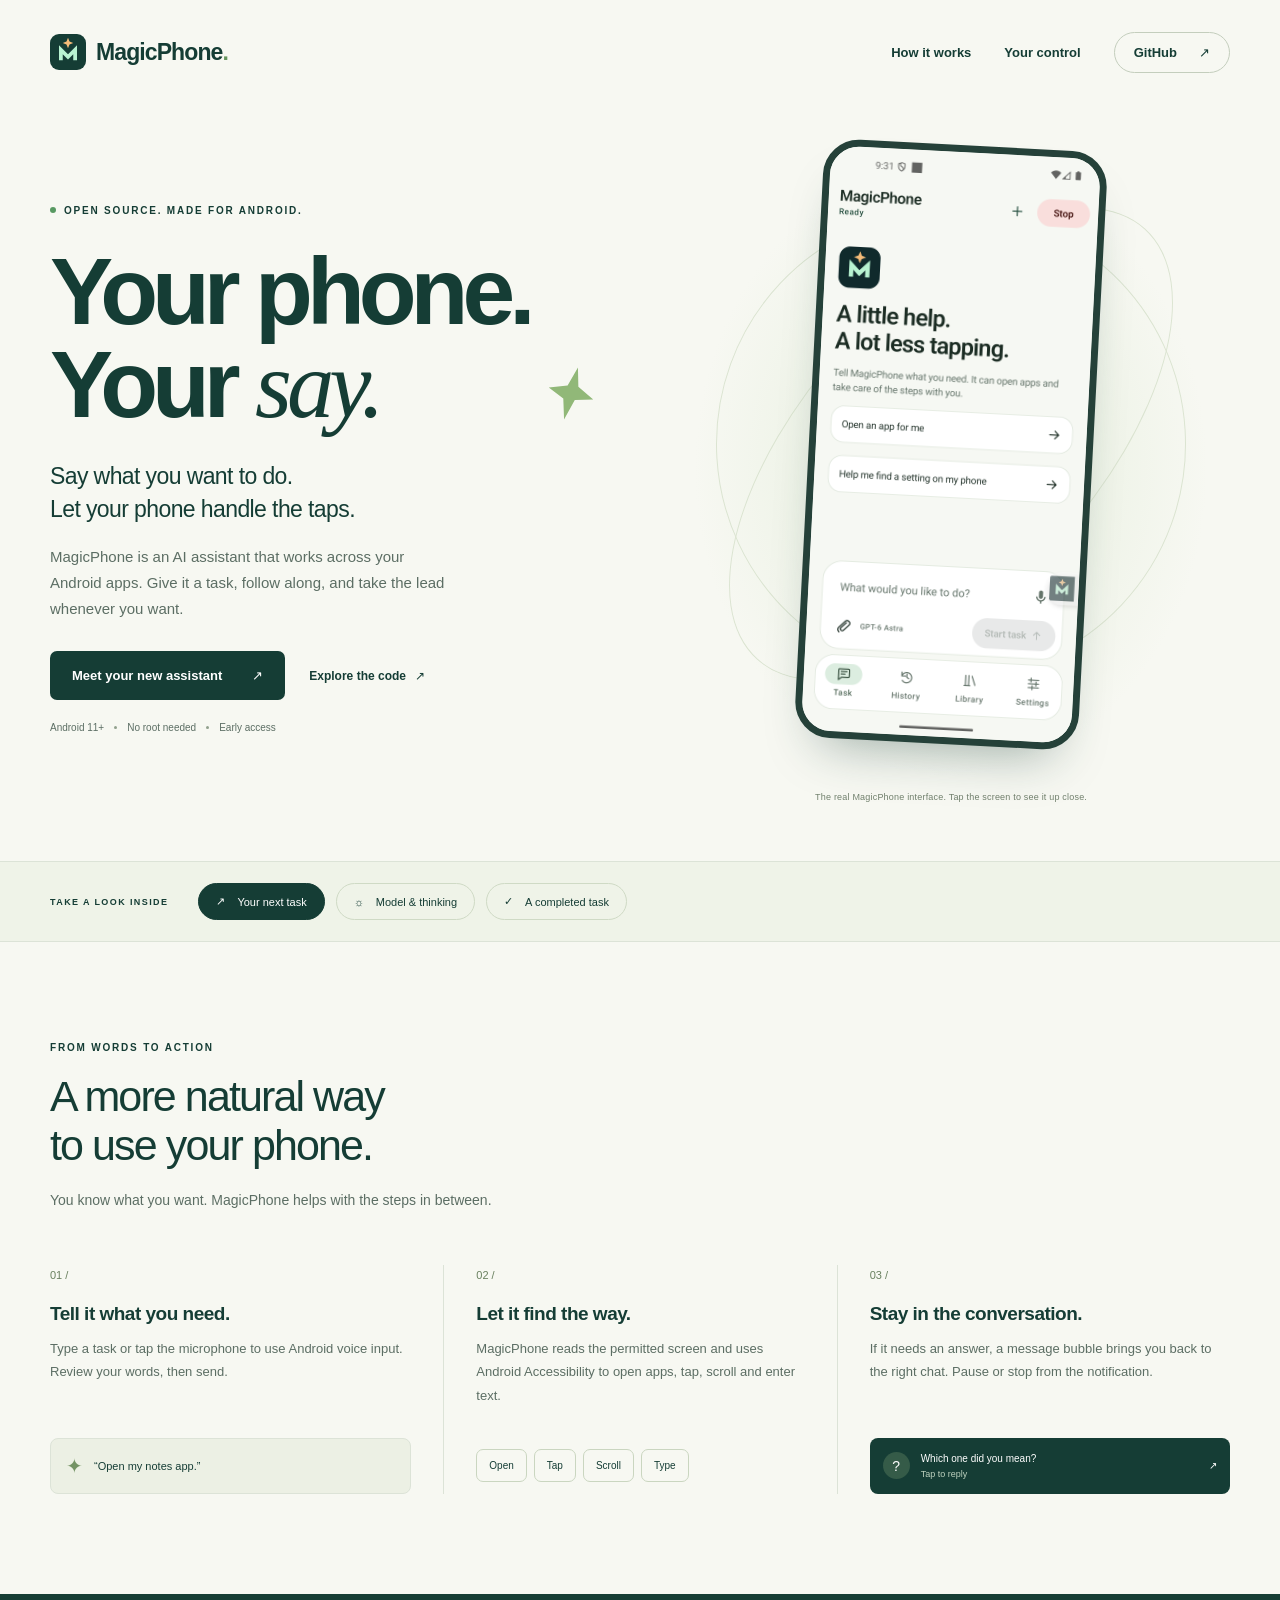
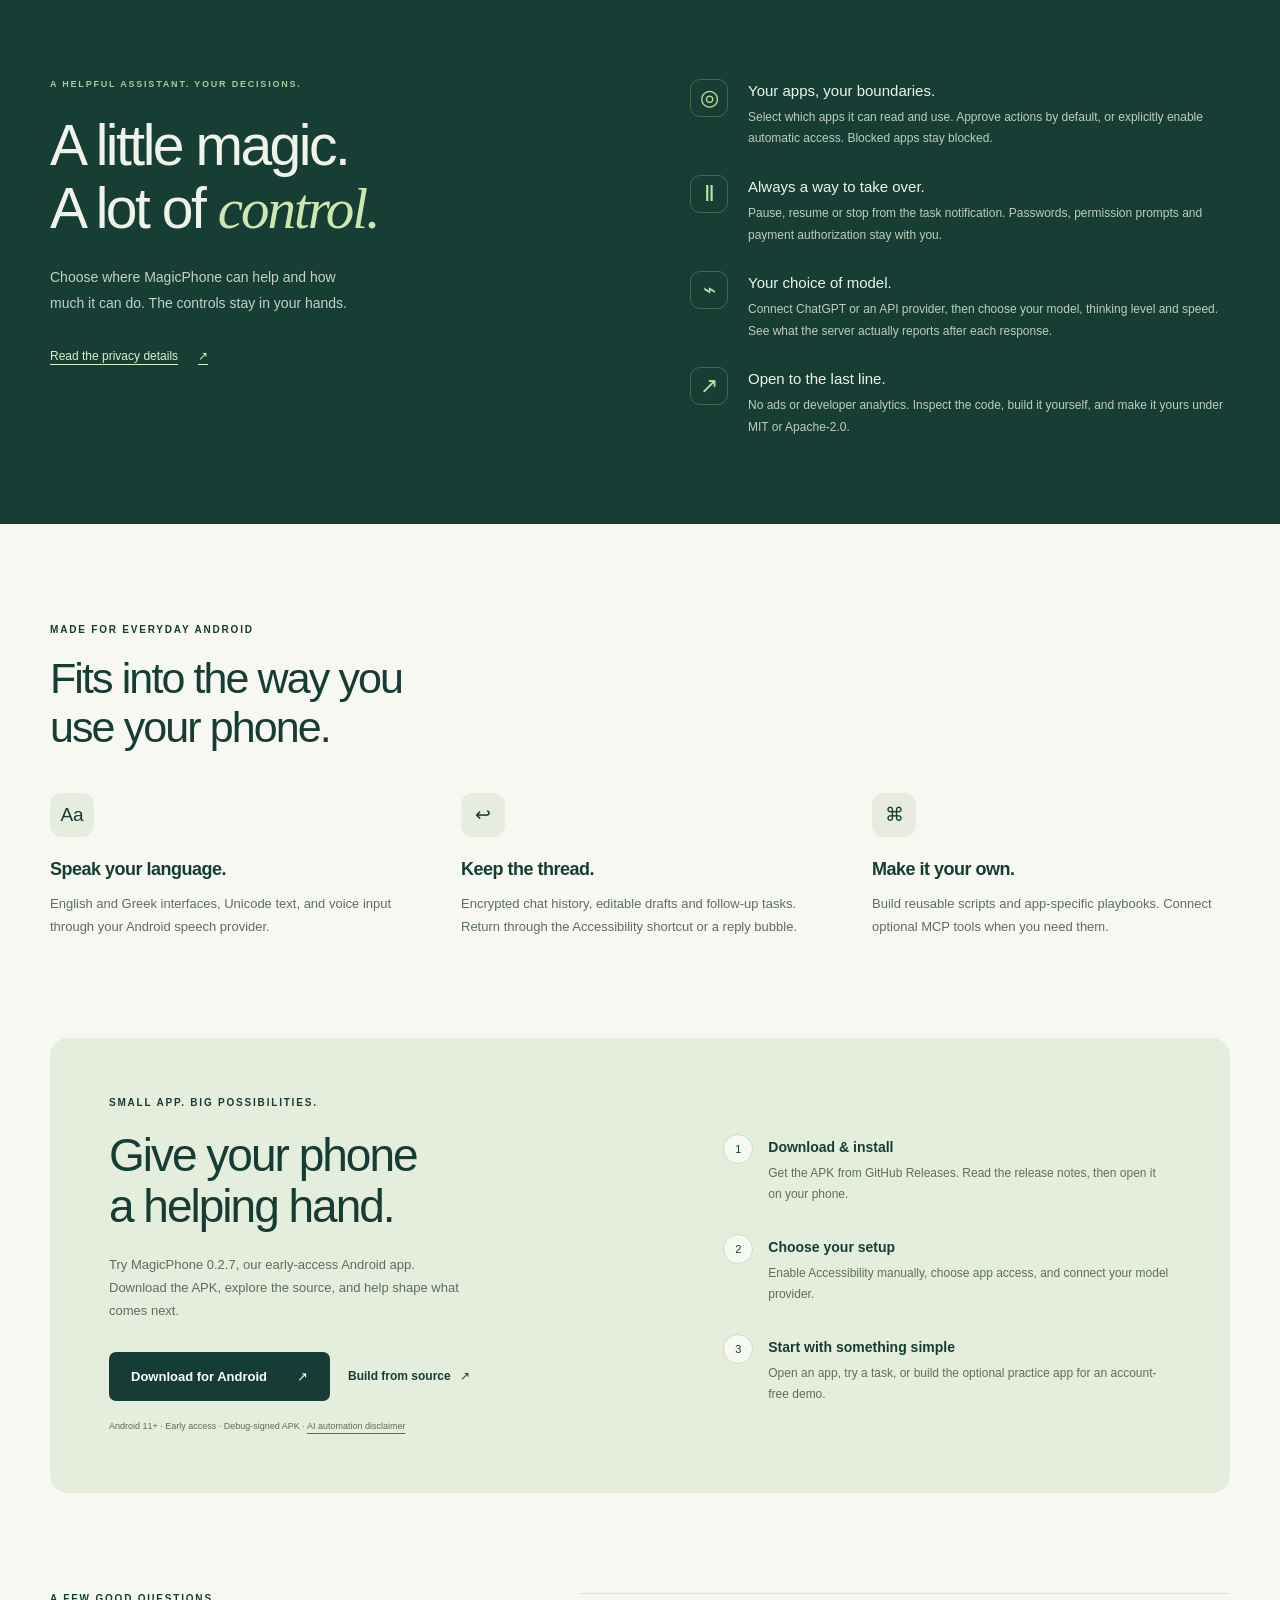
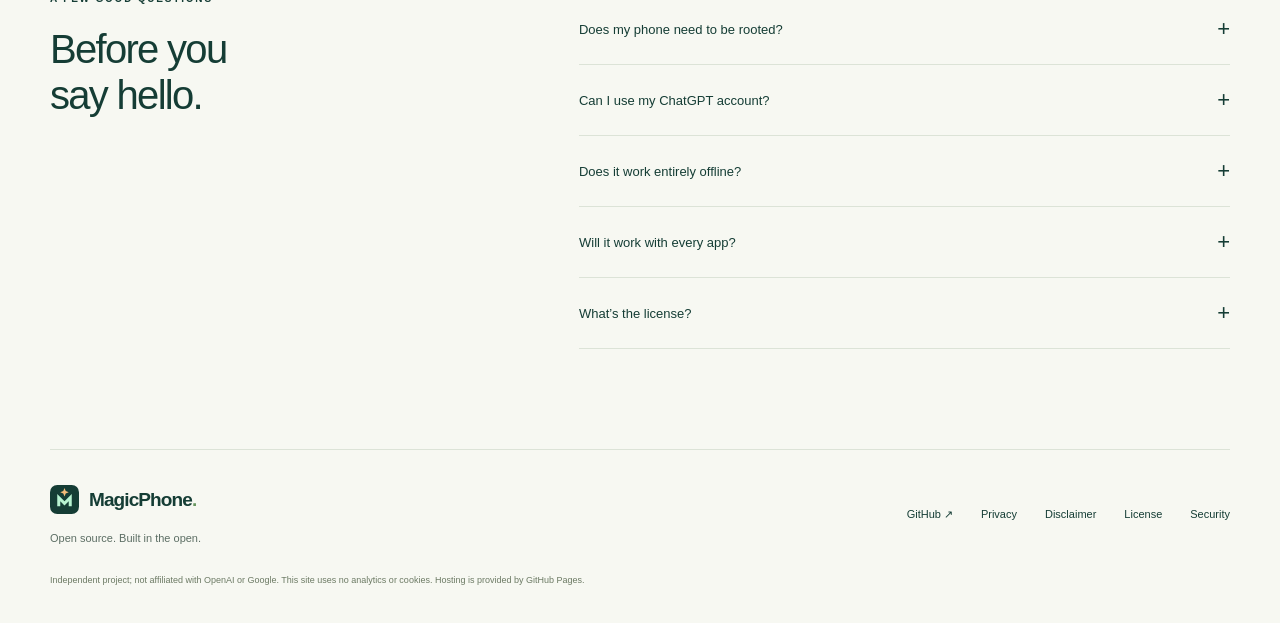
==== site/index.html @ 6bd5a4d8 "Preserve current action results when compacting visual task context" ====
<!doctype html>
<html lang="en">
<head>
  <meta charset="utf-8">
  <meta name="viewport" content="width=device-width, initial-scale=1">
  <meta name="theme-color" content="#153d35">
  <meta name="description" content="Tell your phone what you want to do. MagicPhone is an open-source Android AI assistant that works across your apps, with voice input and controls in your hands.">
  <meta property="og:type" content="website">
  <meta property="og:title" content="MagicPhone — Your phone. Your say.">
  <meta property="og:description" content="Less tapping. More doing. An open-source AI assistant for your Android phone.">
  <meta property="og:url" content="https://magicphone.org/">
  <meta property="og:image" content="https://magicphone.org/assets/social-card.png">
  <meta name="twitter:card" content="summary_large_image">
  <link rel="canonical" href="https://magicphone.org/">
  <link rel="icon" href="assets/mark.svg" type="image/svg+xml">
  <link rel="stylesheet" href="styles.css">
  <script src="script.js" defer></script>
  <title>MagicPhone — Your phone. Your say.</title>
</head>
<body>
  <a class="skip-link" href="#main">Skip to content</a>
  <header class="site-header wrap">
    <a class="brand" href="./" aria-label="MagicPhone home"><img src="assets/mark.svg" width="36" height="36" alt=""><span>MagicPhone<span class="brand-dot">.</span></span></a>
    <nav aria-label="Main navigation">
      <a href="#how-it-works">How it works</a>
      <a href="#your-control">Your control</a>
      <a class="nav-source" href="https://github.com/fazakis/magicphone">GitHub <span aria-hidden="true">↗</span></a>
    </nav>
  </header>
  <main id="main">
    <section class="hero wrap" aria-labelledby="hero-title">
      <div class="hero-copy">
        <div class="eyebrow"><span class="status-dot" aria-hidden="true"></span> OPEN SOURCE. MADE FOR ANDROID.</div>
        <h1 id="hero-title">Your phone.<br>Your <span class="serif">say.</span><svg class="title-spark" viewBox="0 0 60 70" aria-hidden="true"><path d="M30 0 37 24 60 35 37 42 30 70 22 44 0 35 23 26Z"/></svg></h1>
        <p class="hero-description">Say what you want to do.<br>Let your phone handle the taps.</p>
        <p class="hero-detail">MagicPhone is an AI assistant that works across your Android apps. Give it a task, follow along, and take the lead whenever you want.</p>
        <div class="hero-actions"><a class="button primary" href="#get-started">Meet your new assistant <span aria-hidden="true">↗</span></a><a class="text-link" href="https://github.com/fazakis/magicphone">Explore the code <span aria-hidden="true">↗</span></a></div>
        <div class="hero-footnote"><span>Android 11+</span><i aria-hidden="true"></i><span>No root needed</span><i aria-hidden="true"></i><span>Early access</span></div>
      </div>
      <div class="hero-visual">
        <div class="orbit orbit-one" aria-hidden="true"></div><div class="orbit orbit-two" aria-hidden="true"></div>
        <a class="phone" id="preview-full" href="assets/app-home.png" target="_blank" rel="noopener" aria-label="Open the MagicPhone home screenshot at full size">
          <img id="app-preview" src="assets/app-home.png" width="1080" height="2340" fetchpriority="high" alt="Real MagicPhone home screen with task suggestions, voice input, selected model and Task, History, Library and Settings navigation.">
        </a>
        <p class="demo-caption" id="preview-caption" aria-live="polite">The real MagicPhone interface. Tap the screen to see it up close.</p>
      </div>
    </section>
    <section class="example-strip" aria-label="Explore MagicPhone screenshots">
      <div class="wrap examples"><span class="example-label">TAKE A LOOK INSIDE</span><div class="example-options" role="group" aria-label="Choose an app screenshot"><button class="example-button" type="button" data-preview="home" aria-controls="app-preview" aria-pressed="true"><span aria-hidden="true">↗</span> Your next task</button><button class="example-button" type="button" data-preview="models" aria-controls="app-preview" aria-pressed="false"><span aria-hidden="true">☼</span> Model &amp; thinking</button><button class="example-button" type="button" data-preview="result" aria-controls="app-preview" aria-pressed="false"><span aria-hidden="true">✓</span> A completed task</button></div></div>
    </section>
    <section class="section wrap" id="how-it-works" aria-labelledby="how-title">
      <div class="section-heading"><p class="eyebrow">FROM WORDS TO ACTION</p><h2 id="how-title">A more natural way<br>to use your phone.</h2><p>You know what you want. MagicPhone helps with the steps in between.</p></div>
      <div class="steps-grid">
        <article class="step"><span class="step-number">01 /</span><h3>Tell it what you need.</h3><p>Type a task or tap the microphone to use Android voice input. Review your words, then send.</p><div class="mini-prompt"><span aria-hidden="true">✦</span> “Open my notes app.”</div></article>
        <article class="step"><span class="step-number">02 /</span><h3>Let it find the way.</h3><p>MagicPhone reads the permitted screen and uses Android Accessibility to open apps, tap, scroll and enter text.</p><div class="mini-actions"><span>Open</span><span>Tap</span><span>Scroll</span><span>Type</span></div></article>
        <article class="step"><span class="step-number">03 /</span><h3>Stay in the conversation.</h3><p>If it needs an answer, a message bubble brings you back to the right chat. Pause or stop from the notification.</p><div class="mini-question"><span class="question-dot" aria-hidden="true">?</span><div><strong>Which one did you mean?</strong><span>Tap to reply</span></div><span aria-hidden="true">↗</span></div></article>
      </div>
    </section>
    <section class="control-section" id="your-control" aria-labelledby="control-title">
      <div class="wrap control-grid">
        <div class="control-copy"><p class="eyebrow">A HELPFUL ASSISTANT. YOUR DECISIONS.</p><h2 id="control-title">A little magic.<br>A lot of <span class="serif">control.</span></h2><p>Choose where MagicPhone can help and how much it can do. The controls stay in your hands.</p><a class="light-link" href="https://github.com/fazakis/magicphone/blob/main/docs/PRIVACY.md">Read the privacy details <span aria-hidden="true">↗</span></a></div>
        <div class="control-features">
          <article><span class="feature-icon" aria-hidden="true">◎</span><div><h3>Your apps, your boundaries.</h3><p>Select which apps it can read and use. Approve actions by default, or explicitly enable automatic access. Blocked apps stay blocked.</p></div></article>
          <article><span class="feature-icon" aria-hidden="true">Ⅱ</span><div><h3>Always a way to take over.</h3><p>Pause, resume or stop from the task notification. Passwords, permission prompts and payment authorization stay with you.</p></div></article>
          <article><span class="feature-icon" aria-hidden="true">⌁</span><div><h3>Your choice of model.</h3><p>Connect ChatGPT or an API provider, then choose your model, thinking level and speed. See what the server actually reports after each response.</p></div></article>
          <article><span class="feature-icon" aria-hidden="true">↗</span><div><h3>Open to the last line.</h3><p>No ads or developer analytics. Inspect the code, build it yourself, and make it yours under MIT or Apache-2.0.</p></div></article>
        </div>
      </div>
    </section>
    <section class="section wrap details-section" aria-labelledby="details-title">
      <div class="section-heading"><p class="eyebrow">MADE FOR EVERYDAY ANDROID</p><h2 id="details-title">Fits into the way you use your phone.</h2></div>
      <div class="details-grid"><article><span class="detail-glyph" aria-hidden="true">Aa</span><h3>Speak your language.</h3><p>English and Greek interfaces, Unicode text, and voice input through your Android speech provider.</p></article><article><span class="detail-glyph" aria-hidden="true">↩</span><h3>Keep the thread.</h3><p>Encrypted chat history, editable drafts and follow-up tasks. Return through the Accessibility shortcut or a reply bubble.</p></article><article><span class="detail-glyph" aria-hidden="true">⌘</span><h3>Make it your own.</h3><p>Build reusable scripts and app-specific playbooks. Connect optional MCP tools when you need them.</p></article></div>
    </section>
    <section class="get-started wrap" id="get-started" aria-labelledby="start-title">
      <div><p class="eyebrow">SMALL APP. BIG POSSIBILITIES.</p><h2 id="start-title">Give your phone<br>a helping hand.</h2><p>Try MagicPhone 0.2.7, our early-access Android app. Download the APK, explore the source, and help shape what comes next.</p><div class="hero-actions"><a class="button primary" href="https://github.com/fazakis/magicphone/releases/tag/v0.2.7">Download for Android <span aria-hidden="true">↗</span></a><a class="text-link" href="https://github.com/fazakis/magicphone#build">Build from source <span aria-hidden="true">↗</span></a></div><p class="install-note">Android 11+ · Early access · Debug-signed APK · <a href="disclaimer.html">AI automation disclaimer</a></p></div>
      <ol class="setup-list"><li><span>1</span><div><h3>Download &amp; install</h3><p>Get the APK from GitHub Releases. Read the release notes, then open it on your phone.</p></div></li><li><span>2</span><div><h3>Choose your setup</h3><p>Enable Accessibility manually, choose app access, and connect your model provider.</p></div></li><li><span>3</span><div><h3>Start with something simple</h3><p>Open an app, try a task, or build the optional practice app for an account-free demo.</p></div></li></ol>
    </section>
    <section class="section wrap faq-section" aria-labelledby="faq-title">
      <div><p class="eyebrow">A FEW GOOD QUESTIONS</p><h2 id="faq-title">Before you<br>say hello.</h2></div>
      <div class="faq-list">
        <details><summary>Does my phone need to be rooted?<span aria-hidden="true">+</span></summary><p>No. MagicPhone uses Android’s Accessibility APIs on an ordinary Android 11 or newer phone. Enable access yourself in Android settings. You don’t need ADB or a connected computer for everyday use.</p></details>
        <details><summary>Can I use my ChatGPT account?<span aria-hidden="true">+</span></summary><p>MagicPhone includes Continue with ChatGPT for eligible accounts. Model availability and usage limits depend on your account and provider. Separate API-key and compatible-provider profiles are also supported.</p></details>
        <details><summary>Does it work entirely offline?<span aria-hidden="true">+</span></summary><p>Cloud models receive selected task history and permitted screen context. Local or self-hosted compatible providers can be configured separately. The included practice mode makes no model requests. Android voice input may use your speech provider’s servers.</p></details>
        <details><summary>Will it work with every app?<span aria-hidden="true">+</span></summary><p>App layouts, Accessibility support and Android restrictions vary. MagicPhone is an early project and cannot guarantee every task. Secure screens and system permissions may need manual input. You can see the current coverage and limitations in the <a href="https://github.com/fazakis/magicphone/blob/main/docs/FEATURE_MATRIX.md">feature matrix</a>.</p></details>
        <details><summary>What’s the license?<span aria-hidden="true">+</span></summary><p>Original MagicPhone code, design and artwork are available under your choice of the <a href="https://github.com/fazakis/magicphone/blob/main/LICENSE">MIT License</a> or <a href="https://github.com/fazakis/magicphone/blob/main/LICENSE-APACHE">Apache License 2.0</a>. Third-party dependencies retain their own licenses.</p></details>
      </div>
    </section>
  </main>
  <footer class="wrap site-footer"><div><a class="brand" href="./"><img src="assets/mark.svg" width="29" height="29" alt=""><span>MagicPhone<span class="brand-dot">.</span></span></a><p>Open source. Built in the open.</p></div><div class="footer-links"><a href="https://github.com/fazakis/magicphone">GitHub ↗</a><a href="https://github.com/fazakis/magicphone/blob/main/docs/PRIVACY.md">Privacy</a><a href="disclaimer.html">Disclaimer</a><a href="https://github.com/fazakis/magicphone/blob/main/LICENSE">License</a><a href="https://github.com/fazakis/magicphone/blob/main/SECURITY.md">Security</a></div><p class="footer-note">Independent project; not affiliated with OpenAI or Google. This site uses no analytics or cookies. Hosting is provided by GitHub Pages.</p></footer>
</body>
</html>
---- site/styles.css ----
/* Copyright 2026 Nikos Fazakis. SPDX-License-Identifier: MIT OR Apache-2.0 */
:root {
  --paper:#f7f8f2;
  --white:#fff;
  --ink:#153d35;
  --muted:#5c6e64;
  --mint:#d6edc2;
  --line:#dce3d7;
  --dark:#173e35;
  --accent:#b8f3d1;
  font-family:Inter,"Helvetica Neue",Arial,sans-serif;
  color:var(--ink);
  background:var(--paper);
  font-synthesis:none;
  scroll-behavior:smooth;
  scroll-padding-top:24px;
}

* {
  box-sizing:border-box;
}

body {
  margin:0;
  -webkit-font-smoothing:antialiased;
}

a {
  color:inherit;
  text-underline-offset:4px;
}

button {
  font:inherit;
}

button,a {
  -webkit-tap-highlight-color:transparent;
}

button:focus-visible,a:focus-visible,summary:focus-visible {
  outline:3px solid #a35716;
  outline-offset:5px;
}

img,svg {
  display:block;
  max-width:100%;
}

button {
  cursor:pointer;
}

h1,h2,h3,p {
  margin:0;
}

h1,h2,h3 {
  text-wrap:balance;
}

.wrap {
  width:min(1180px,calc(100% - 96px));
  margin-inline:auto;
}

.skip-link {
  position:fixed;
  top:-80px;
  left:16px;
  z-index:10;
  background:var(--ink);
  color:white;
  padding:14px;
}

.skip-link:focus {
  top:12px;
}

.site-header {
  height:104px;
  display:flex;
  align-items:center;
  justify-content:space-between;
  gap:24px;
}

.brand {
  display:inline-flex;
  align-items:center;
  gap:10px;
  text-decoration:none;
  font-size:23px;
  font-weight:750;
  letter-spacing:-.9px;
  white-space:nowrap;
}

.brand-dot {
  color:#65955d;
}

.site-header nav {
  display:flex;
  align-items:center;
  gap:33px;
  font-size:13px;
  font-weight:600;
}

.site-header nav a {
  text-decoration:none;
}

.site-header nav a:hover,.text-link:hover,.footer-links a:hover {
  text-decoration:underline;
}

.nav-source {
  border:1px solid #c4cebd;
  border-radius:24px;
  padding:12px 19px;
  display:flex;
  gap:22px;
}

.hero {
  display:grid;
  grid-template-columns:1.04fr 1fr;
  min-height:681px;
  align-items:center;
  gap:42px;
  padding-top:30px;
  padding-bottom:57px;
}

.eyebrow {
  font-size:10px;
  font-weight:700;
  letter-spacing:1.8px;
  display:flex;
  align-items:center;
  gap:8px;
}

.status-dot {
  display:inline-block;
  width:6px;
  height:6px;
  background:#589962;
  border-radius:50%;
  flex-shrink:0;
}

.hero h1 {
  white-space:nowrap;
  font-size:clamp(70px,7.4vw,100px);
  line-height:.99;
  font-weight:550;
  letter-spacing:-6px;
  margin-top:29px;
  position:relative;
  width:fit-content;
}

.serif {
  font-family:Georgia,"Times New Roman",serif;
  font-style:italic;
  font-weight:400;
  letter-spacing:-5px;
}

.title-spark {
  position:absolute;
  right:-65px;
  bottom:12px;
  width:46px;
  height:55px;
  fill:#91b878;
  transform:rotate(15deg);
}

.hero-description {
  font-size:23px;
  line-height:1.45;
  margin-top:27px;
  letter-spacing:-.6px;
}

.hero-detail {
  font-size:15px;
  line-height:1.75;
  color:var(--muted);
  margin-top:17px;
  max-width:408px;
}

.hero-actions {
  display:flex;
  align-items:center;
  flex-wrap:wrap;
  gap:24px;
  margin-top:29px;
}

.button {
  padding:17px 22px;
  border-radius:7px;
  display:inline-flex;
  align-items:center;
  gap:30px;
  text-decoration:none;
  font-size:13px;
  font-weight:600;
  transition:background .2s,transform .2s;
}

.primary {
  background:var(--ink);
  color:white;
}

.primary:hover {
  background:#245b49;
  transform:translateY(-2px);
}

.text-link {
  font-size:12px;
  font-weight:600;
  display:inline-flex;
  gap:9px;
  align-items:center;
  text-decoration:none;
}

.hero-footnote {
  display:flex;
  align-items:center;
  gap:10px;
  font-size:10px;
  color:var(--muted);
  margin-top:22px;
}

.hero-footnote i {
  width:3px;
  height:3px;
  border-radius:50%;
  background:#91a08d;
}

.hero-visual {
  position:relative;
  display:flex;
  align-items:center;
  justify-content:center;
  min-height:670px;
  padding-bottom:50px;
  background:radial-gradient(ellipse at center,#e3edda 0%,transparent 65%);
}

.orbit {
  position:absolute;
  border:1px solid #dbe4d1;
  border-radius:50%;
  width:470px;
  height:470px;
  transform:rotate(-25deg);
}

.orbit-two {
  width:580px;
  height:290px;
  transform:rotate(-48deg);
}

.phone {
  position:relative;
  display:block;
  flex-shrink:0;
  width:284px;
  background:#f7f9f3;
  border:7px solid #254139;
  border-radius:36px;
  overflow:hidden;
  box-shadow:0 29px 52px -25px #163c3566;
  transform:rotate(3deg);
  z-index:1;
  transition:transform .2s;
}

.phone:hover {
  transform:rotate(0deg);
}

.phone img {
  width:100%;
  height:auto;
  aspect-ratio:1080 / 2340;
}

.demo-caption {
  position:absolute;
  bottom:0;
  padding-inline:12px;
  max-width:100%;
  line-height:1.6;
  text-align:center;
  font-size:9px;
  color:#71806d;
  letter-spacing:.2px;
}

.example-strip {
  border-block:1px solid var(--line);
  background:#eff3e8;
}

.examples {
  display:flex;
  align-items:center;
  gap:30px;
  padding-block:21px;
}

.example-label {
  font-size:9px;
  font-weight:700;
  letter-spacing:1.4px;
  white-space:nowrap;
}

.example-options {
  display:flex;
  flex-wrap:wrap;
  gap:11px;
}

.example-button {
  border:1px solid #cfdac5;
  border-radius:24px;
  background:transparent;
  padding:11px 17px;
  display:flex;
  align-items:center;
  gap:12px;
  color:var(--ink);
  font-size:11px;
}

.example-button[aria-pressed=true] {
  background:var(--ink);
  border-color:var(--ink);
  color:white;
}

.example-button:hover {
  border-color:var(--ink);
}

.section {
  padding-block:100px;
}

.section-heading h2 {
  font-size:43px;
  line-height:1.14;
  letter-spacing:-1.9px;
  font-weight:500;
  margin-top:19px;
  max-width:630px;
}

.section-heading>p:last-child:not(.eyebrow) {
  font-size:14px;
  color:var(--muted);
  line-height:1.7;
  margin-top:19px;
}

.steps-grid {
  display:grid;
  grid-template-columns:repeat(3,1fr);
  margin-top:52px;
}

.step {
  padding:0 32px;
  border-left:1px solid var(--line);
}

.step:first-child {
  padding-left:0;
  border:0;
}

.step:last-child {
  padding-right:0;
}

.step-number {
  font-size:11px;
  color:#69805f;
}

.step h3 {
  font-size:19px;
  letter-spacing:-.5px;
  margin-top:20px;
  font-weight:600;
}

.step>p {
  font-size:13px;
  line-height:1.8;
  color:var(--muted);
  margin-top:12px;
  min-height:76px;
}

.mini-prompt,.mini-actions,.mini-question {
  margin-top:25px;
  min-height:56px;
  display:flex;
  align-items:center;
}

.mini-prompt {
  background:#ecf0e4;
  border:1px solid var(--line);
  border-radius:8px;
  padding:13px 15px;
  gap:11px;
  font-size:11px;
}

.mini-prompt>span {
  font-size:20px;
  color:#749364;
}

.mini-actions {
  gap:7px;
}

.mini-actions>span {
  border:1px solid #cad6c0;
  padding:10px 12px;
  border-radius:7px;
  font-size:10px;
}

.mini-question {
  background:var(--ink);
  color:white;
  border-radius:8px;
  padding:10px 13px;
  gap:11px;
  font-size:10px;
}

.mini-question strong {
  font-weight:500;
}

.mini-question div>span {
  display:block;
  font-size:9px;
  color:#bdd1be;
  margin-top:5px;
}

.mini-question>span:last-child {
  margin-left:auto;
}

.question-dot {
  background:#355b48;
  width:27px;
  height:27px;
  display:grid;
  place-items:center;
  border-radius:50%;
  font-size:14px;
}

.control-section {
  background:var(--dark);
  color:#f0f3e9;
  padding-block:85px;
  position:relative;
  overflow:hidden;
}

.control-grid {
  display:grid;
  grid-template-columns:1fr 1fr;
  gap:100px;
}

.control-copy .eyebrow {
  color:#adc796;
  font-size:9px;
}

.control-copy h2 {
  font-size:57px;
  line-height:1.1;
  letter-spacing:-2.5px;
  font-weight:450;
  margin-top:25px;
}

.control-copy .serif {
  color:#d0e6ae;
  letter-spacing:-2px;
}

.control-copy>p:not(.eyebrow) {
  font-size:14px;
  line-height:1.85;
  color:#c4d1c4;
  max-width:315px;
  margin-top:25px;
}

.light-link {
  font-size:12px;
  display:inline-flex;
  gap:20px;
  margin-top:32px;
  color:#dcf0c8;
}

.control-features {
  display:grid;
  gap:25px;
}

.control-features article {
  display:flex;
  gap:20px;
}

.feature-icon {
  width:38px;
  height:38px;
  border:1px solid #476551;
  flex-shrink:0;
  border-radius:10px;
  display:grid;
  place-items:center;
  color:#c0dfa5;
  font-size:22px;
}

.control-features h3 {
  font-size:15px;
  font-weight:500;
  margin-top:3px;
}

.control-features p {
  font-size:12px;
  line-height:1.8;
  color:#bdcdbd;
  margin-top:8px;
}

.details-grid {
  display:grid;
  grid-template-columns:repeat(3,1fr);
  gap:53px;
  margin-top:41px;
}

.detail-glyph {
  display:inline-grid;
  place-items:center;
  width:44px;
  height:44px;
  border-radius:12px;
  background:#e7edde;
  font-size:19px;
}

.details-grid h3 {
  font-size:18px;
  letter-spacing:-.5px;
  margin-top:22px;
  font-weight:600;
}

.details-grid p {
  font-size:13px;
  line-height:1.8;
  color:var(--muted);
  margin-top:12px;
}

.get-started {
  padding:59px;
  background:#e5eddc;
  border-radius:18px;
  display:grid;
  grid-template-columns:1.2fr 1fr;
  gap:77px;
}

.get-started h2 {
  font-size:46px;
  font-weight:500;
  line-height:1.1;
  letter-spacing:-2px;
  margin-top:22px;
}

.get-started>div>p:not(.eyebrow):not(.install-note) {
  font-size:13px;
  line-height:1.8;
  color:var(--muted);
  margin-top:21px;
  max-width:360px;
}

.get-started .hero-actions {
  gap:18px;
}

.install-note {
  font-size:9px;
  line-height:1.7;
  color:#5a7052;
  margin-top:18px;
}

.setup-list {
  padding:8px 0 0;
  list-style:none;
  display:grid;
  align-content:center;
  gap:29px;
  margin:0;
}

.setup-list li {
  display:flex;
  gap:15px;
}

.setup-list li>span {
  width:30px;
  height:30px;
  flex-shrink:0;
  border-radius:50%;
  background:var(--paper);
  display:grid;
  place-items:center;
  font-size:11px;
  border:1px solid #d0dbc6;
}

.setup-list h3 {
  font-size:14px;
  font-weight:600;
  margin-top:5px;
}

.setup-list p {
  font-size:12px;
  line-height:1.75;
  color:#5e7157;
  margin-top:8px;
}

.faq-section {
  display:grid;
  grid-template-columns:1fr 1.45fr;
  gap:80px;
}

.faq-section h2 {
  font-size:40px;
  line-height:1.15;
  letter-spacing:-1.7px;
  font-weight:500;
  margin-top:22px;
}

.faq-list details {
  border-bottom:1px solid var(--line);
}

.faq-list details:first-child {
  border-top:1px solid var(--line);
}

.faq-list summary {
  list-style:none;
  display:flex;
  justify-content:space-between;
  align-items:center;
  gap:20px;
  cursor:pointer;
  padding:22px 0;
  font-size:13px;
  font-weight:500;
}

.faq-list summary::-webkit-details-marker {
  display:none;
}

.faq-list summary>span {
  font-size:22px;
  font-weight:400;
  transition:transform .2s;
}

.faq-list details[open] summary>span {
  transform:rotate(45deg);
}

.faq-list details>p {
  font-size:13px;
  line-height:1.85;
  color:var(--muted);
  padding:0 24px 24px 0;
}

.site-footer {
  border-top:1px solid var(--line);
  padding-block:35px;
  display:flex;
  align-items:center;
  flex-wrap:wrap;
  justify-content:space-between;
  gap:28px;
}

.site-footer .brand {
  font-size:19px;
}

.site-footer>div>p {
  font-size:11px;
  color:var(--muted);
  margin-top:14px;
}

.footer-links {
  display:flex;
  gap:28px;
  font-size:11px;
}

.footer-links a {
  text-decoration:none;
}

.footer-note {
  width:100%;
  font-size:9px;
  line-height:1.8;
  color:#6c7a64;
}

@media(min-width:1500px) {
  .hero {
    padding-block:55px 80px;
    min-height:740px;
  }
}

@media(max-width:1100px) {
  .wrap {
    width:calc(100% - 64px);
  }
  .hero {
    gap:20px;
    grid-template-columns:1fr 1fr;
  }
  .hero h1 {
    font-size:76px;
    letter-spacing:-4.5px;
  }
  .hero h1 .serif {
    letter-spacing:-4px;
  }
  .title-spark {
    right:-49px;
    width:34px;
  }
  .hero-description {
    font-size:21px;
  }
  .hero-visual {
    min-width:0;
  }
  .orbit-one {
    width:365px;
    height:420px;
  }
  .orbit-two {
    width:420px;
    height:260px;
  }
  .hero-actions {
    gap:19px;
  }
  .hero-detail {
    max-width:340px;
  }
  .control-grid {
    gap:65px;
  }
  .get-started {
    padding:40px;
    gap:40px;
  }
  .steps-grid {
    gap:0;
  }
  .step {
    padding-inline:23px;
  }
  .step>p {
    min-height:95px;
  }
  .mini-actions {
    gap:5px;
  }
  .mini-actions>span {
    padding:10px;
  }
  .examples {
    gap:24px;
  }
  .example-options {
    gap:8px;
  }
  .example-button {
    font-size:10px;
    padding:10px 13px;
  }
}

@media(max-width:800px) {
  .wrap {
    width:calc(100% - 40px);
  }
  .site-header {
    height:84px;
  }
  .site-header nav {
    gap:19px;
  }
  .site-header nav>a:not(.nav-source) {
    display:none;
  }
  .hero {
    grid-template-columns:1fr;
    padding-top:27px;
    padding-bottom:51px;
    gap:25px;
  }
  .hero-copy {
    text-align:center;
    display:flex;
    align-items:center;
    flex-direction:column;
  }
  .hero h1 {
    font-size:clamp(54px,16.5vw,76px);
  }
  .title-spark {
    right:6px;
    bottom:7px;
    width:26px;
    height:35px;
  }
  .hero-detail {
    max-width:440px;
  }
  .hero-description {
    font-size:22px;
  }
  .hero-actions {
    justify-content:center;
  }
  .hero h1 {
    margin-top:24px;
  }
  .hero-visual {
    overflow:clip;
    min-height:670px;
    max-width:490px;
    width:100%;
    margin:auto;
  }
  .phone {
    width:min(284px,calc(100% - 40px));
  }
  .demo-caption {
    bottom:0;
  }
  .examples {
    flex-direction:column;
    gap:15px;
    padding-block:23px;
  }
  .example-options {
    justify-content:center;
  }
  .section {
    padding-block:68px;
  }
  .section-heading h2 {
    font-size:37px;
  }
  .steps-grid {
    grid-template-columns:1fr;
    gap:30px;
    margin-top:34px;
  }
  .step,.step:first-child,.step:last-child {
    padding:26px 0 0;
    border:0;
    border-top:1px solid var(--line);
  }
  .step>p {
    min-height:0;
    max-width:480px;
  }
  .step h3 {
    margin-top:12px;
  }
  .mini-prompt,.mini-question {
    max-width:350px;
  }
  .mini-actions,.mini-prompt,.mini-question {
    margin-top:18px;
    min-height:50px;
  }
  .control-section {
    padding-block:59px;
  }
  .control-grid {
    grid-template-columns:1fr;
    gap:40px;
  }
  .control-copy h2 {
    font-size:48px;
  }
  .control-copy>p:not(.eyebrow) {
    max-width:450px;
  }
  .control-features {
    gap:25px;
  }
  .details-grid {
    grid-template-columns:1fr;
    gap:31px;
  }
  .details-grid h3 {
    margin-top:15px;
  }
  .details-grid p {
    max-width:480px;
  }
  .get-started {
    grid-template-columns:1fr;
    gap:32px;
    padding:32px 27px;
  }
  .get-started h2 {
    font-size:40px;
  }
  .get-started .hero-actions {
    justify-content:flex-start;
  }
  .faq-section {
    grid-template-columns:1fr;
    gap:27px;
  }
  .faq-section h2 {
    font-size:36px;
  }
  .faq-section h2 br {
    display:none;
  }
  .site-footer {
    align-items:flex-start;
  }
  .footer-links {
    gap:20px;
    flex-wrap:wrap;
  }
}

@media(max-width:380px) {
  .site-header {
    gap:12px;
  }
  .eyebrow {
    font-size:9px;
  }
  .hero h1 {
    font-size:clamp(54px,16.5vw,62px);
  }
  .hero h1 .serif {
    letter-spacing:-3px;
  }
  .title-spark {
    right:0;
    width:24px;
  }
  .hero-description {
    font-size:20px;
  }
  .brand {
    font-size:20px;
  }
  .nav-source {
    padding:10px 12px;
    gap:12px;
  }
  .hero-visual {
    min-height:600px;
  }
  .orbit-one {
    width:300px;
    height:380px;
  }
  .orbit-two {
    width:310px;
    height:260px;
  }
  .example-button {
    font-size:10px;
  }
  .hero-footnote {
    gap:7px;
  }
  .get-started {
    padding:29px 23px;
  }
  .get-started h2 {
    font-size:36px;
  }
}

@media(prefers-reduced-motion:reduce) {
  :root {
    scroll-behavior:auto;
  }
  *,*::before,*::after {
    transition:none!important;
  }
  .primary:hover {
    transform:none;
  }
}


.disclaimer-page {
  max-width:820px;
  padding-block:48px 80px;
}

.disclaimer-page h1 {
  font-size:clamp(32px,4vw,52px);
  line-height:1.12;
  letter-spacing:-1.6px;
  margin-block:24px 36px;
  overflow-wrap:break-word;
}

.disclaimer-page p:not(.eyebrow) {
  font-size:16px;
  line-height:1.8;
  color:var(--muted);
  margin-top:24px;
}

.disclaimer-licenses {
  border-top:1px solid var(--line);
  padding-top:24px;
}
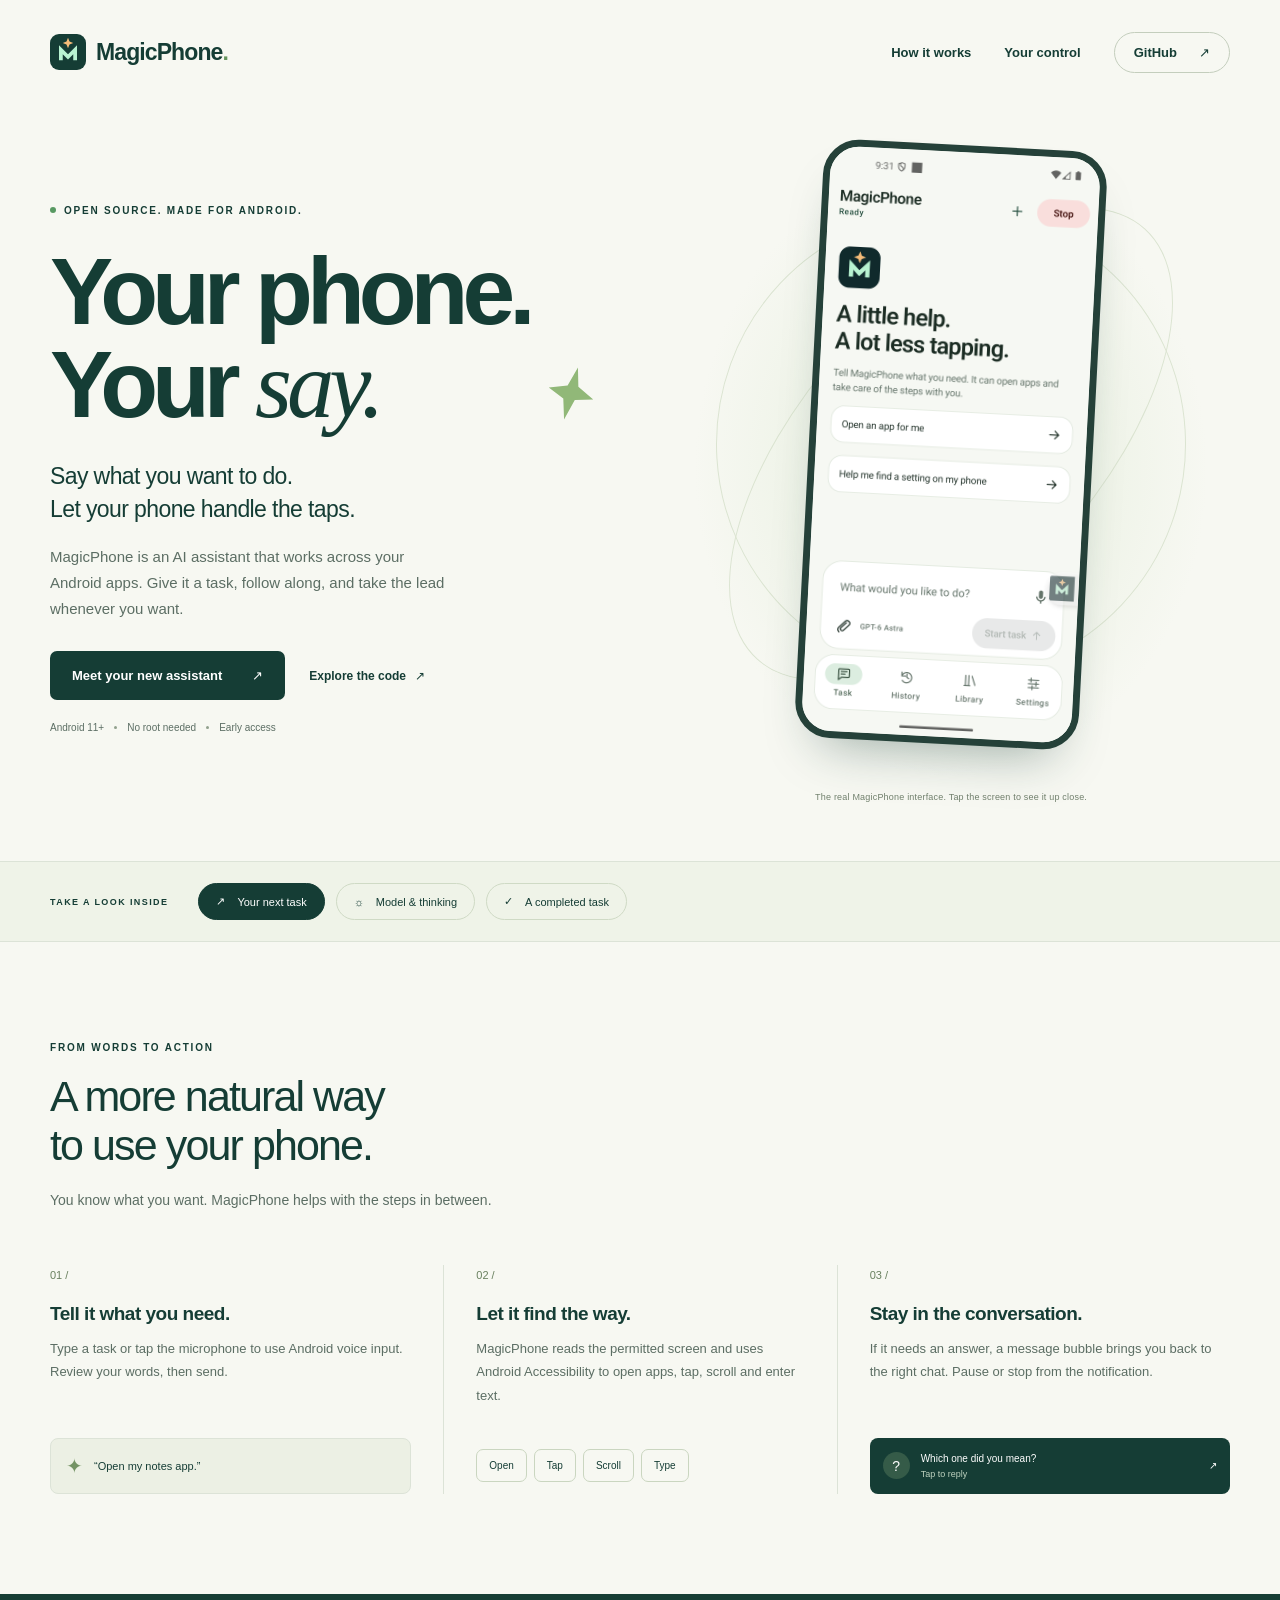
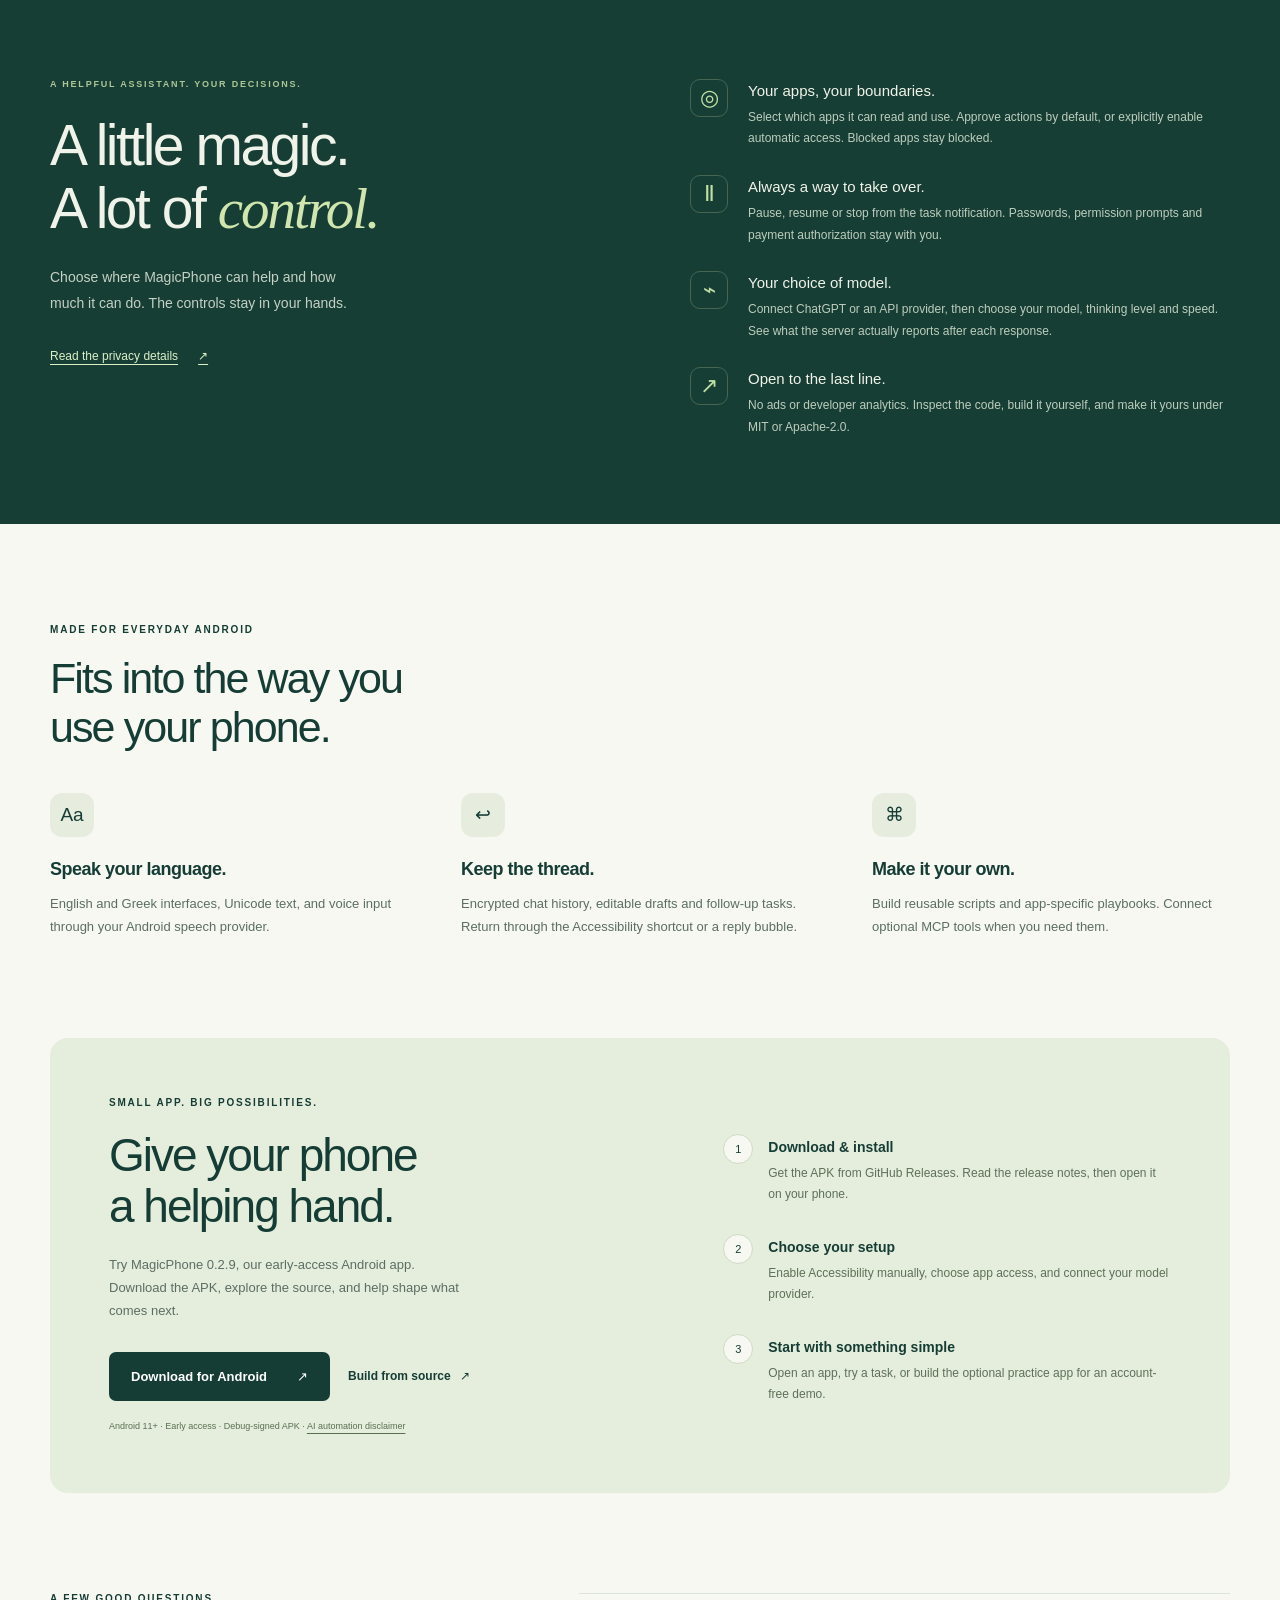
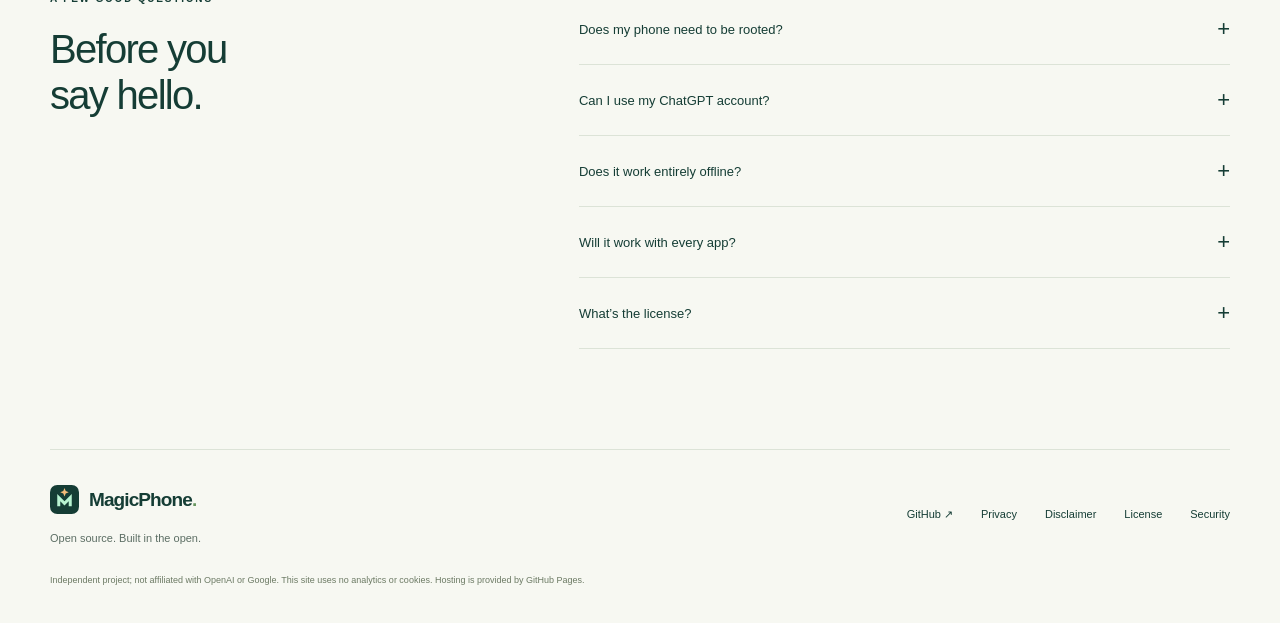
==== commit ecc8c021: "Support visible app windows and focus-aware actions" ====
--- a/site/index.html
+++ b/site/index.html
@@ -72,7 +72,7 @@
       <div class="details-grid"><article><span class="detail-glyph" aria-hidden="true">Aa</span><h3>Speak your language.</h3><p>English and Greek interfaces, Unicode text, and voice input through your Android speech provider.</p></article><article><span class="detail-glyph" aria-hidden="true">↩</span><h3>Keep the thread.</h3><p>Encrypted chat history, editable drafts and follow-up tasks. Return through the Accessibility shortcut or a reply bubble.</p></article><article><span class="detail-glyph" aria-hidden="true">⌘</span><h3>Make it your own.</h3><p>Build reusable scripts and app-specific playbooks. Connect optional MCP tools when you need them.</p></article></div>
     </section>
     <section class="get-started wrap" id="get-started" aria-labelledby="start-title">
-      <div><p class="eyebrow">SMALL APP. BIG POSSIBILITIES.</p><h2 id="start-title">Give your phone<br>a helping hand.</h2><p>Try MagicPhone 0.2.7, our early-access Android app. Download the APK, explore the source, and help shape what comes next.</p><div class="hero-actions"><a class="button primary" href="https://github.com/fazakis/magicphone/releases/tag/v0.2.7">Download for Android <span aria-hidden="true">↗</span></a><a class="text-link" href="https://github.com/fazakis/magicphone#build">Build from source <span aria-hidden="true">↗</span></a></div><p class="install-note">Android 11+ · Early access · Debug-signed APK · <a href="disclaimer.html">AI automation disclaimer</a></p></div>
+      <div><p class="eyebrow">SMALL APP. BIG POSSIBILITIES.</p><h2 id="start-title">Give your phone<br>a helping hand.</h2><p>Try MagicPhone 0.2.9, our early-access Android app. Download the APK, explore the source, and help shape what comes next.</p><div class="hero-actions"><a class="button primary" href="https://github.com/fazakis/magicphone/releases/tag/v0.2.9">Download for Android <span aria-hidden="true">↗</span></a><a class="text-link" href="https://github.com/fazakis/magicphone#build">Build from source <span aria-hidden="true">↗</span></a></div><p class="install-note">Android 11+ · Early access · Debug-signed APK · <a href="disclaimer.html">AI automation disclaimer</a></p></div>
       <ol class="setup-list"><li><span>1</span><div><h3>Download &amp; install</h3><p>Get the APK from GitHub Releases. Read the release notes, then open it on your phone.</p></div></li><li><span>2</span><div><h3>Choose your setup</h3><p>Enable Accessibility manually, choose app access, and connect your model provider.</p></div></li><li><span>3</span><div><h3>Start with something simple</h3><p>Open an app, try a task, or build the optional practice app for an account-free demo.</p></div></li></ol>
     </section>
     <section class="section wrap faq-section" aria-labelledby="faq-title">
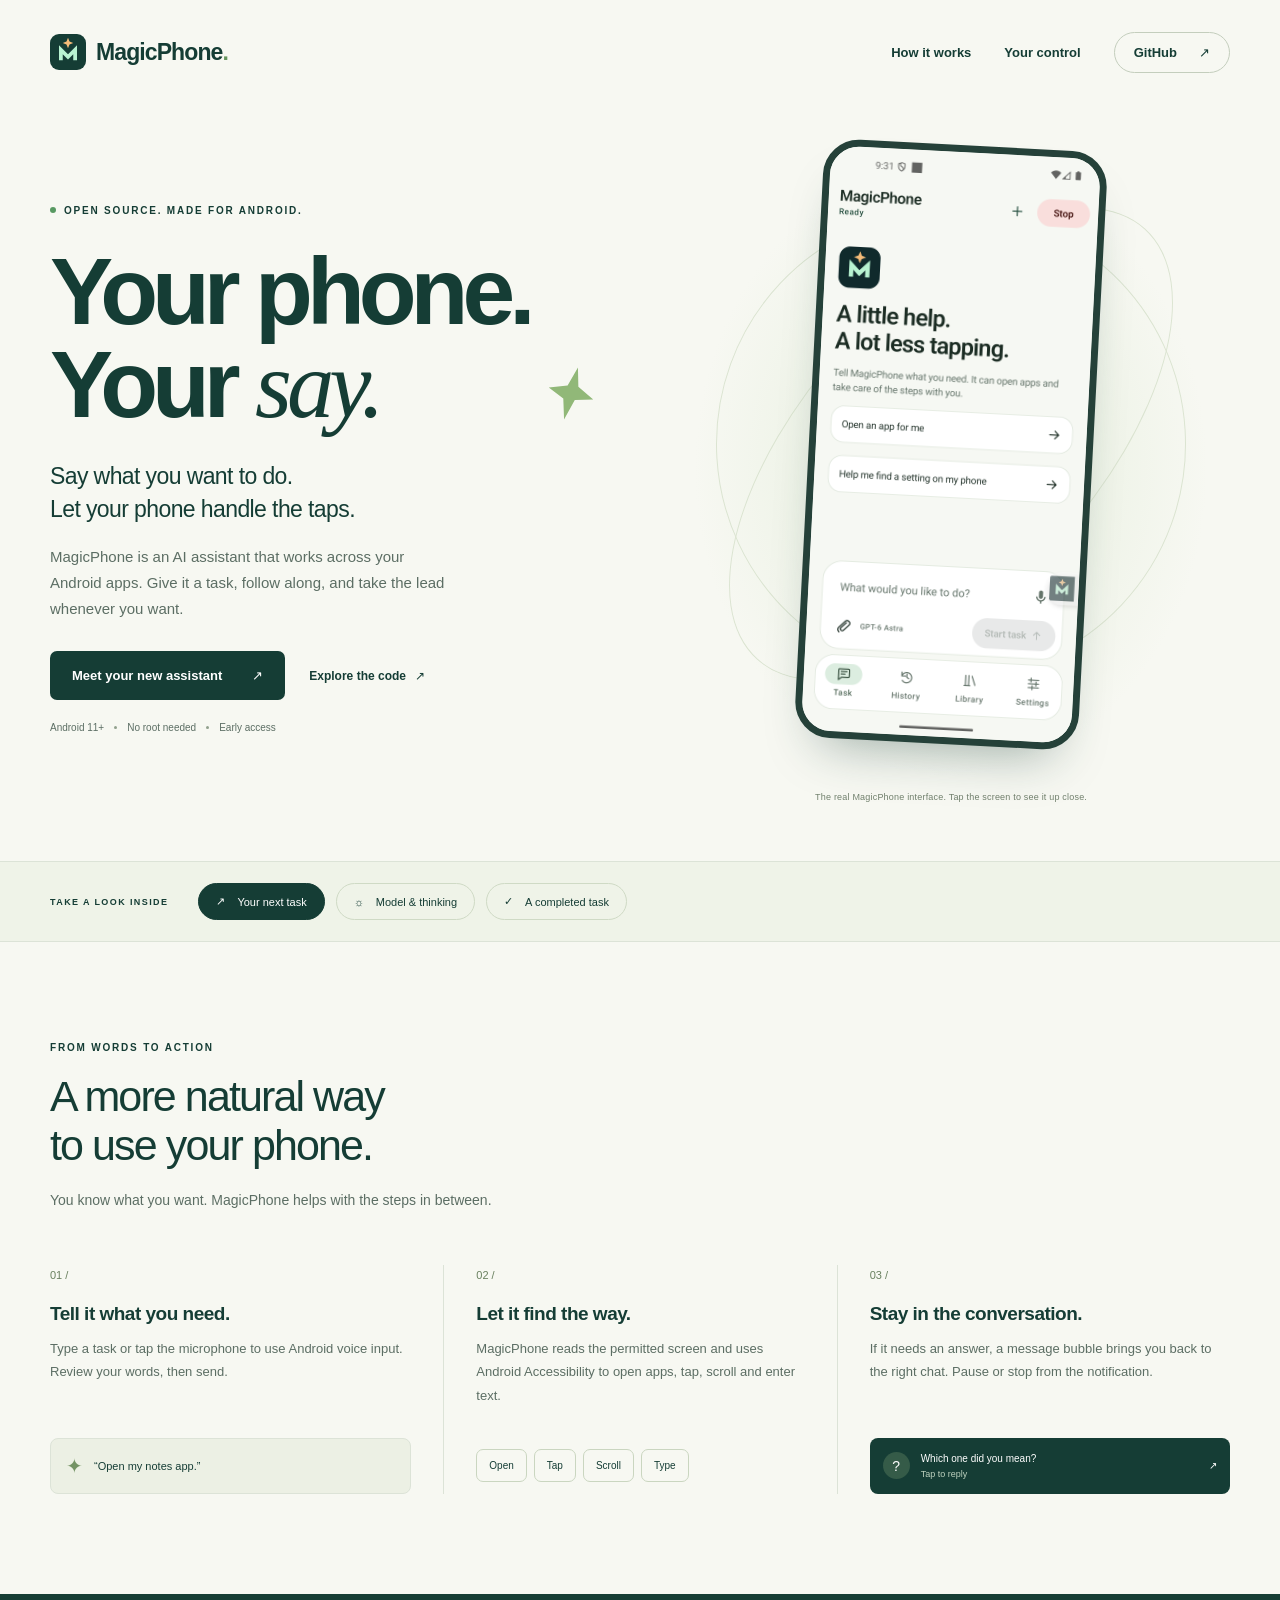
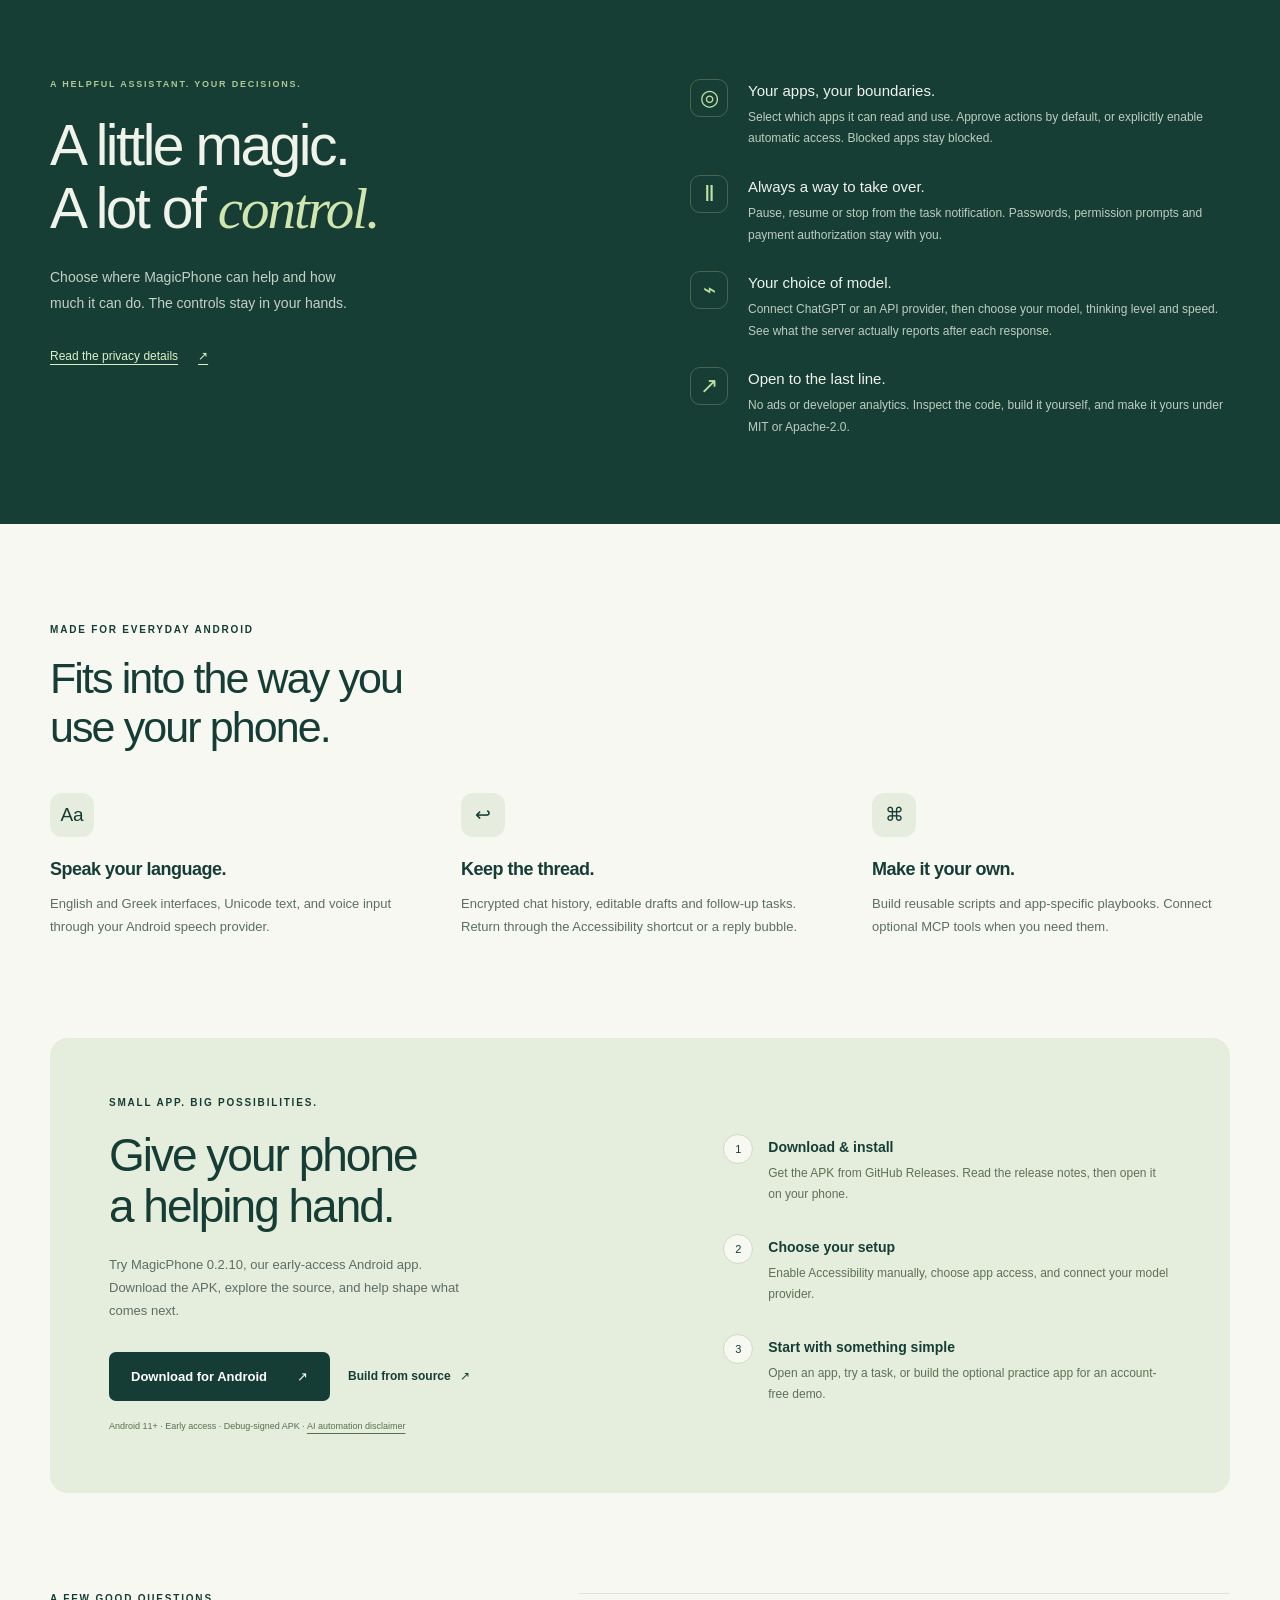
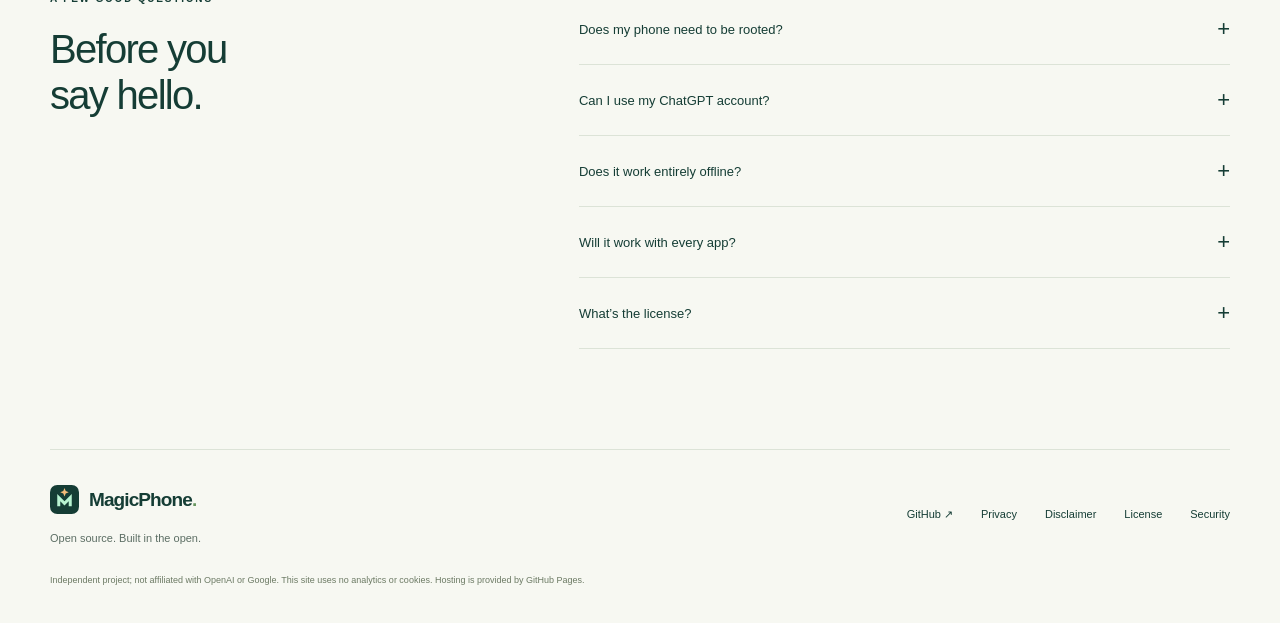
==== commit cc6b7cf7: "Retain uploaded photos and restore conversation context across tasks" ====
--- a/site/index.html
+++ b/site/index.html
@@ -72,7 +72,7 @@
       <div class="details-grid"><article><span class="detail-glyph" aria-hidden="true">Aa</span><h3>Speak your language.</h3><p>English and Greek interfaces, Unicode text, and voice input through your Android speech provider.</p></article><article><span class="detail-glyph" aria-hidden="true">↩</span><h3>Keep the thread.</h3><p>Encrypted chat history, editable drafts and follow-up tasks. Return through the Accessibility shortcut or a reply bubble.</p></article><article><span class="detail-glyph" aria-hidden="true">⌘</span><h3>Make it your own.</h3><p>Build reusable scripts and app-specific playbooks. Connect optional MCP tools when you need them.</p></article></div>
     </section>
     <section class="get-started wrap" id="get-started" aria-labelledby="start-title">
-      <div><p class="eyebrow">SMALL APP. BIG POSSIBILITIES.</p><h2 id="start-title">Give your phone<br>a helping hand.</h2><p>Try MagicPhone 0.2.9, our early-access Android app. Download the APK, explore the source, and help shape what comes next.</p><div class="hero-actions"><a class="button primary" href="https://github.com/fazakis/magicphone/releases/tag/v0.2.9">Download for Android <span aria-hidden="true">↗</span></a><a class="text-link" href="https://github.com/fazakis/magicphone#build">Build from source <span aria-hidden="true">↗</span></a></div><p class="install-note">Android 11+ · Early access · Debug-signed APK · <a href="disclaimer.html">AI automation disclaimer</a></p></div>
+      <div><p class="eyebrow">SMALL APP. BIG POSSIBILITIES.</p><h2 id="start-title">Give your phone<br>a helping hand.</h2><p>Try MagicPhone 0.2.10, our early-access Android app. Download the APK, explore the source, and help shape what comes next.</p><div class="hero-actions"><a class="button primary" href="https://github.com/fazakis/magicphone/releases/tag/v0.2.10">Download for Android <span aria-hidden="true">↗</span></a><a class="text-link" href="https://github.com/fazakis/magicphone#build">Build from source <span aria-hidden="true">↗</span></a></div><p class="install-note">Android 11+ · Early access · Debug-signed APK · <a href="disclaimer.html">AI automation disclaimer</a></p></div>
       <ol class="setup-list"><li><span>1</span><div><h3>Download &amp; install</h3><p>Get the APK from GitHub Releases. Read the release notes, then open it on your phone.</p></div></li><li><span>2</span><div><h3>Choose your setup</h3><p>Enable Accessibility manually, choose app access, and connect your model provider.</p></div></li><li><span>3</span><div><h3>Start with something simple</h3><p>Open an app, try a task, or build the optional practice app for an account-free demo.</p></div></li></ol>
     </section>
     <section class="section wrap faq-section" aria-labelledby="faq-title">
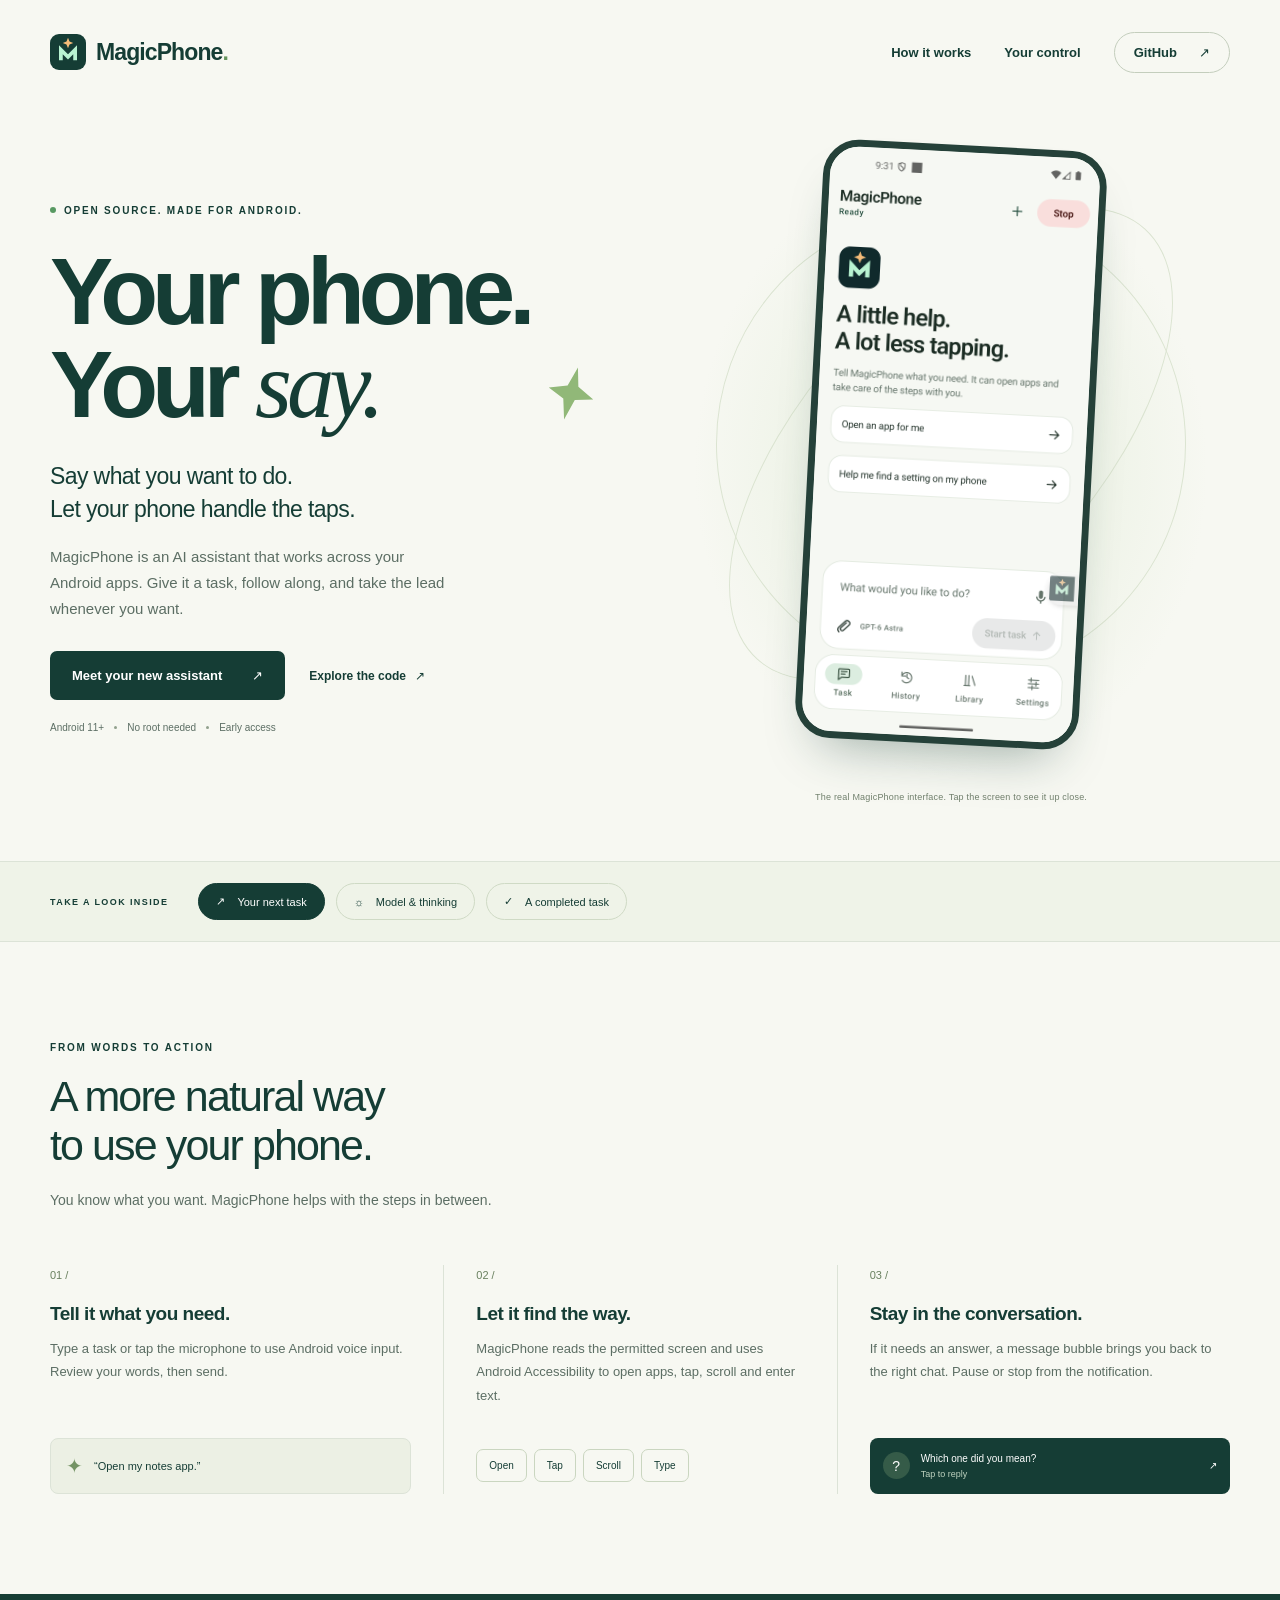
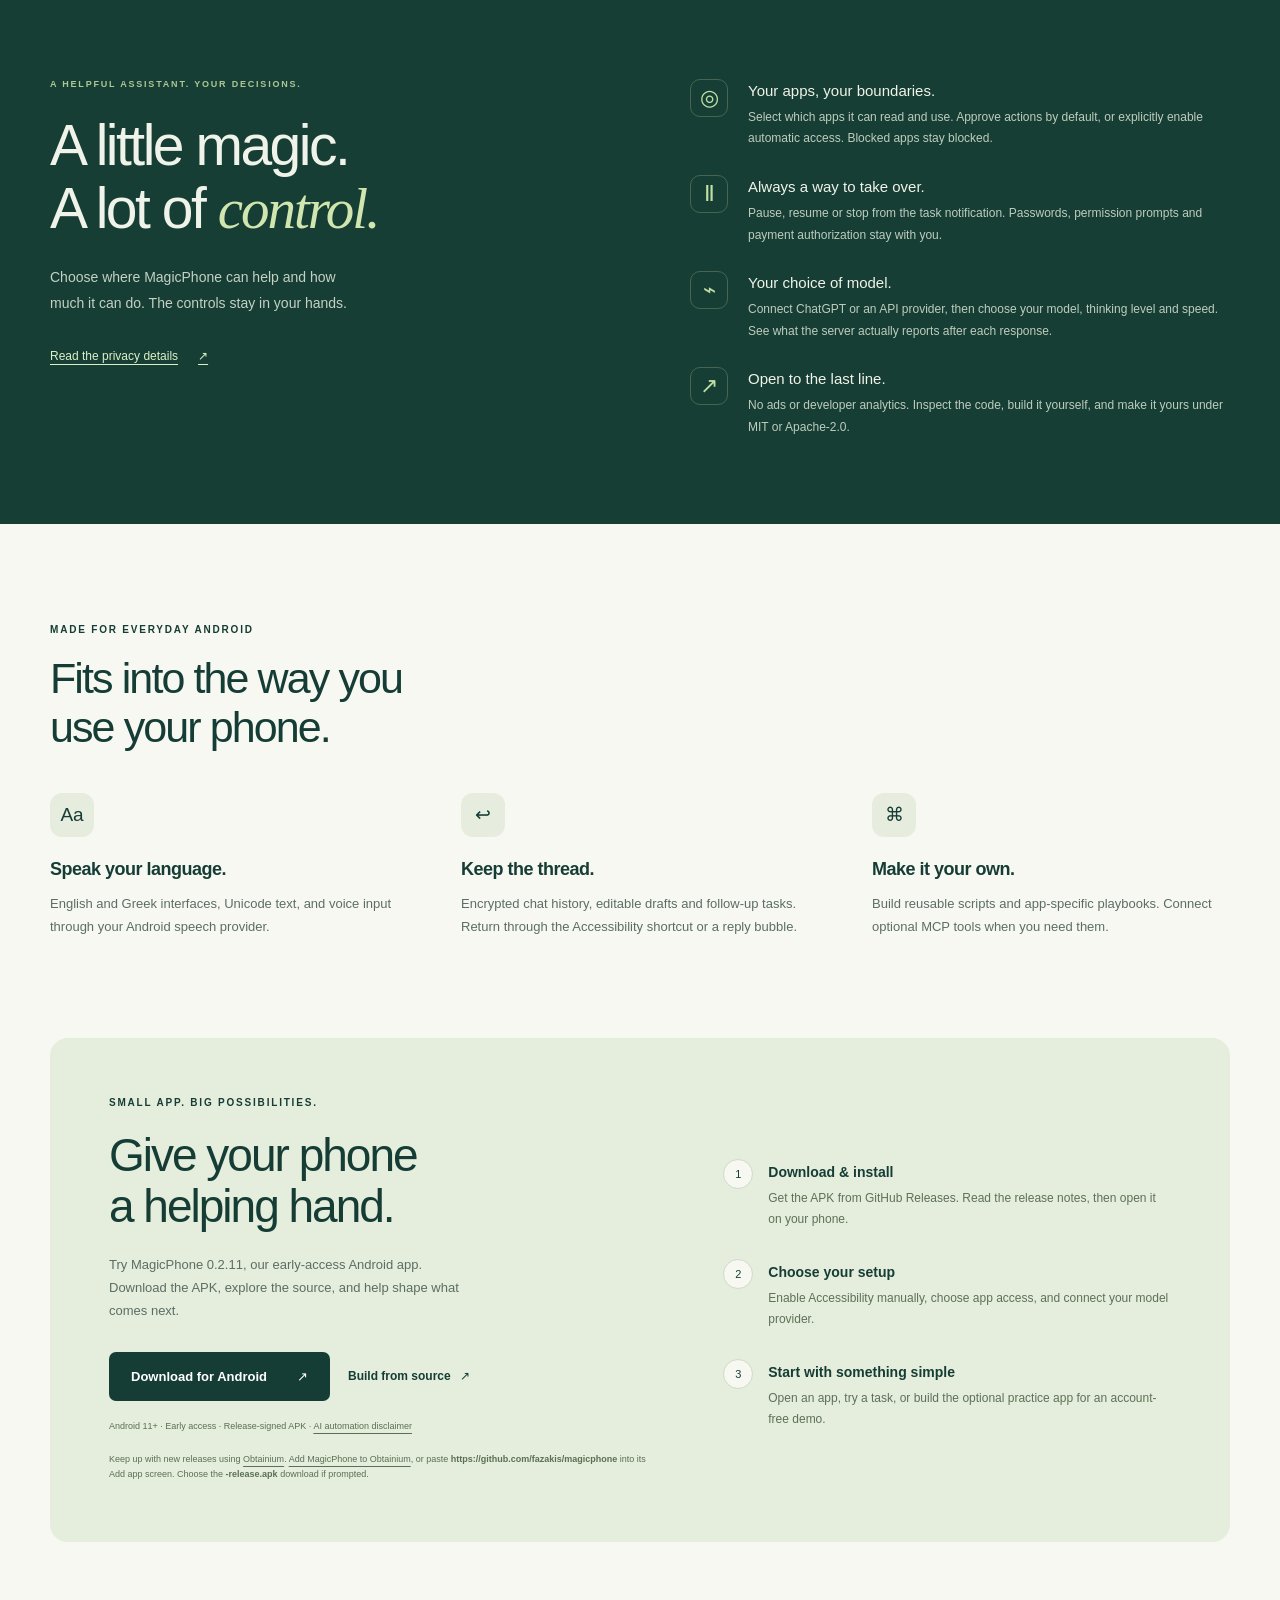
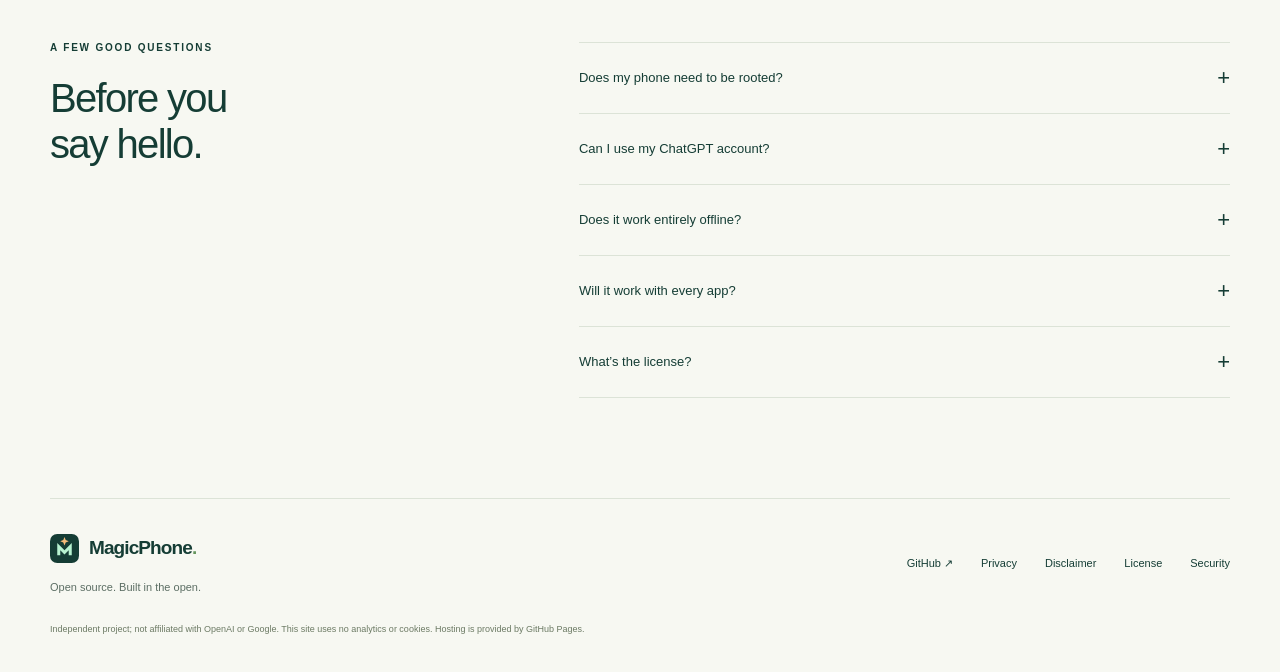
==== commit 58d4e2a9: "Prepare release-signed 0.2.11 and Obtainium distribution" ====
--- a/site/index.html
+++ b/site/index.html
@@ -72,7 +72,7 @@
       <div class="details-grid"><article><span class="detail-glyph" aria-hidden="true">Aa</span><h3>Speak your language.</h3><p>English and Greek interfaces, Unicode text, and voice input through your Android speech provider.</p></article><article><span class="detail-glyph" aria-hidden="true">↩</span><h3>Keep the thread.</h3><p>Encrypted chat history, editable drafts and follow-up tasks. Return through the Accessibility shortcut or a reply bubble.</p></article><article><span class="detail-glyph" aria-hidden="true">⌘</span><h3>Make it your own.</h3><p>Build reusable scripts and app-specific playbooks. Connect optional MCP tools when you need them.</p></article></div>
     </section>
     <section class="get-started wrap" id="get-started" aria-labelledby="start-title">
-      <div><p class="eyebrow">SMALL APP. BIG POSSIBILITIES.</p><h2 id="start-title">Give your phone<br>a helping hand.</h2><p>Try MagicPhone 0.2.10, our early-access Android app. Download the APK, explore the source, and help shape what comes next.</p><div class="hero-actions"><a class="button primary" href="https://github.com/fazakis/magicphone/releases/tag/v0.2.10">Download for Android <span aria-hidden="true">↗</span></a><a class="text-link" href="https://github.com/fazakis/magicphone#build">Build from source <span aria-hidden="true">↗</span></a></div><p class="install-note">Android 11+ · Early access · Debug-signed APK · <a href="disclaimer.html">AI automation disclaimer</a></p></div>
+      <div><p class="eyebrow">SMALL APP. BIG POSSIBILITIES.</p><h2 id="start-title">Give your phone<br>a helping hand.</h2><p>Try MagicPhone 0.2.11, our early-access Android app. Download the APK, explore the source, and help shape what comes next.</p><div class="hero-actions"><a class="button primary" href="https://github.com/fazakis/magicphone/releases/tag/v0.2.11">Download for Android <span aria-hidden="true">↗</span></a><a class="text-link" href="https://github.com/fazakis/magicphone#build">Build from source <span aria-hidden="true">↗</span></a></div><p class="install-note">Android 11+ · Early access · Release-signed APK · <a href="disclaimer.html">AI automation disclaimer</a></p><p class="install-note">Keep up with new releases using <a href="https://obtainium.imranr.dev/">Obtainium</a>. <a href="obtainium://add/https://github.com/fazakis/magicphone">Add MagicPhone to Obtainium</a>, or paste <strong>https://github.com/fazakis/magicphone</strong> into its Add app screen. Choose the <strong>-release.apk</strong> download if prompted.</p></div>
       <ol class="setup-list"><li><span>1</span><div><h3>Download &amp; install</h3><p>Get the APK from GitHub Releases. Read the release notes, then open it on your phone.</p></div></li><li><span>2</span><div><h3>Choose your setup</h3><p>Enable Accessibility manually, choose app access, and connect your model provider.</p></div></li><li><span>3</span><div><h3>Start with something simple</h3><p>Open an app, try a task, or build the optional practice app for an account-free demo.</p></div></li></ol>
     </section>
     <section class="section wrap faq-section" aria-labelledby="faq-title">
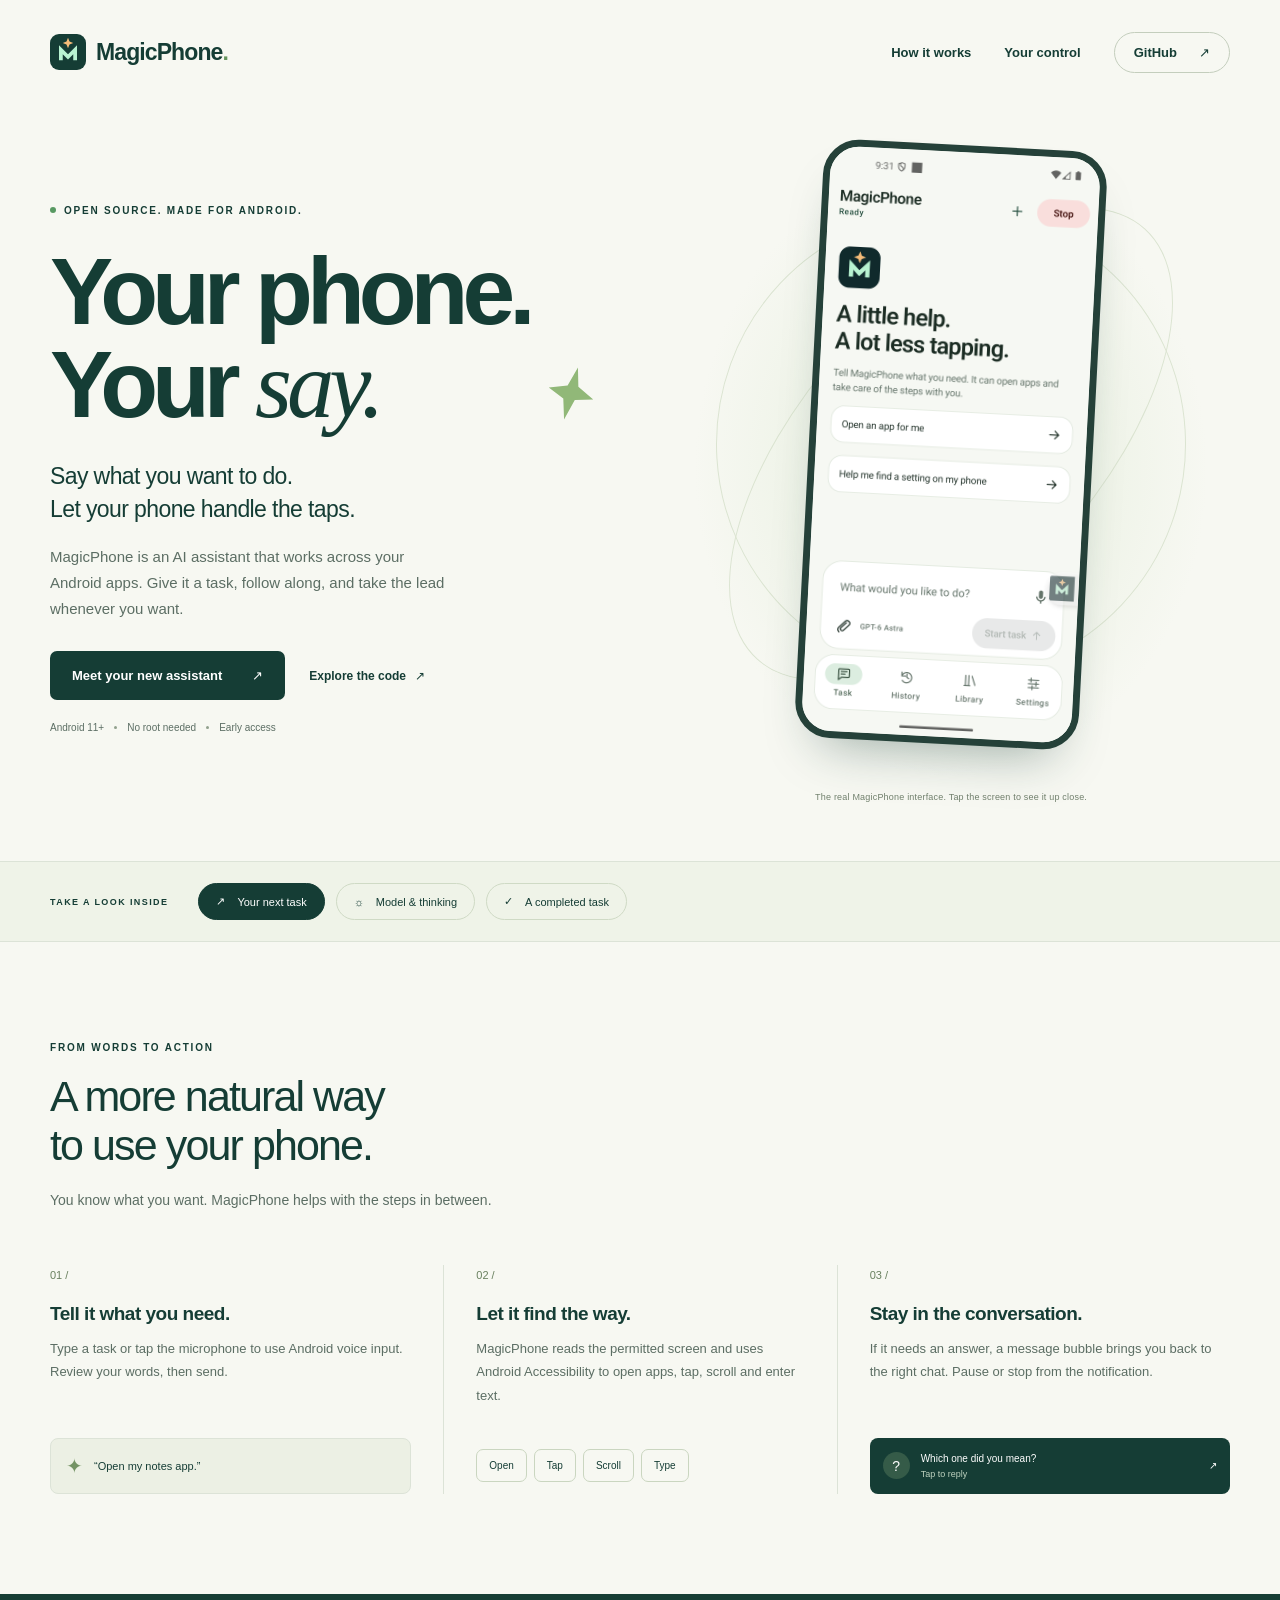
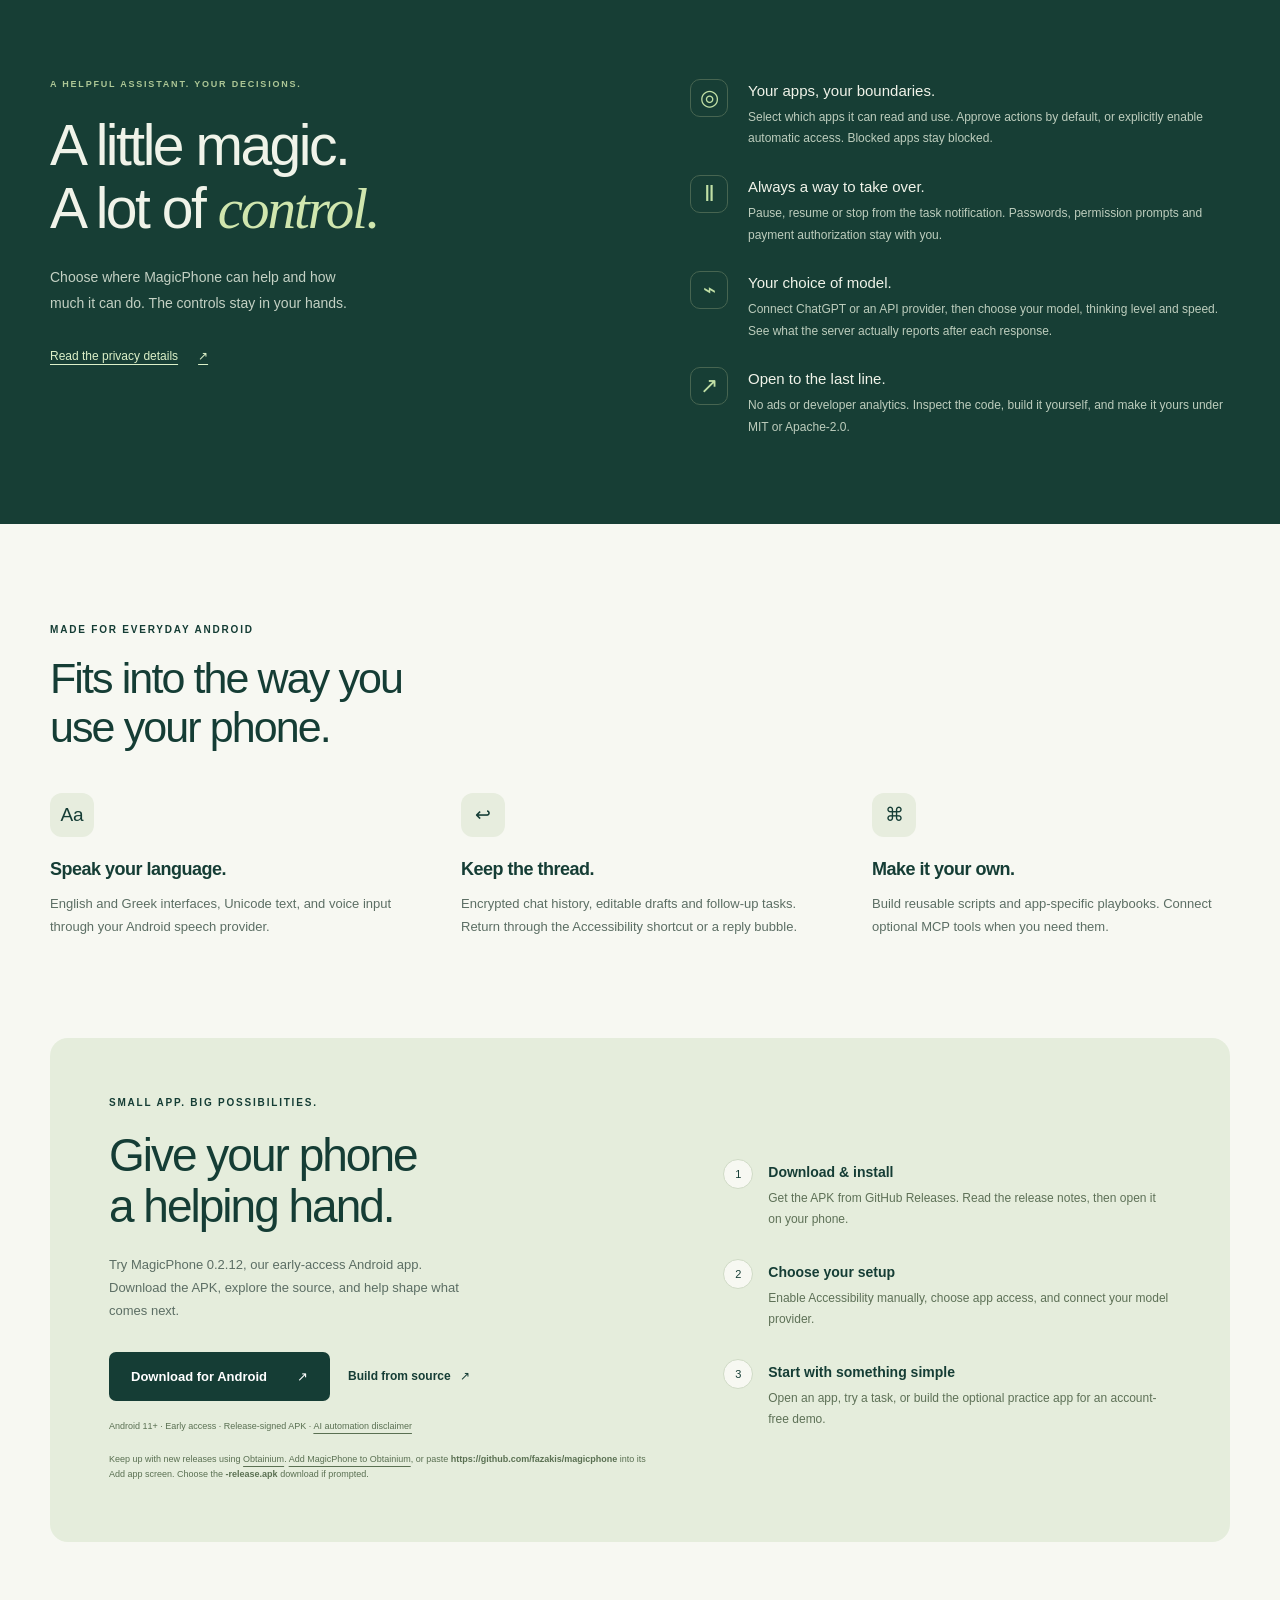
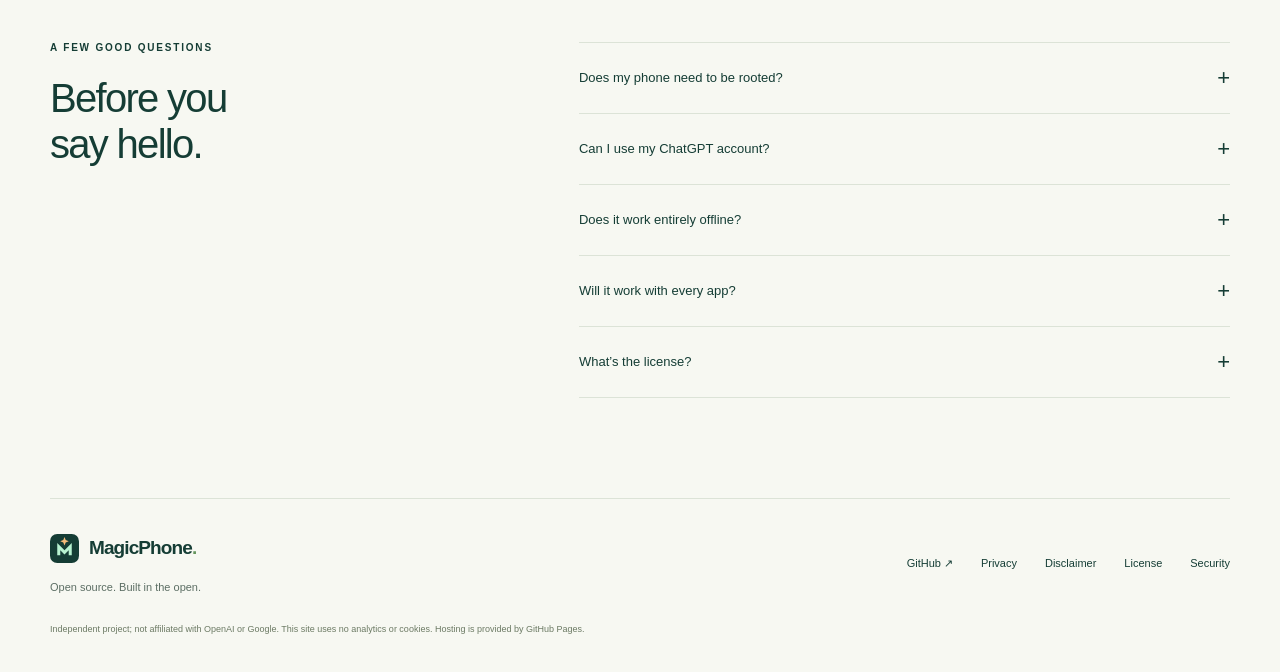
==== commit dc06f9e7: "Add spoken screen explanations with phrase-synchronized highlights" ====
--- a/site/index.html
+++ b/site/index.html
@@ -72,7 +72,7 @@
       <div class="details-grid"><article><span class="detail-glyph" aria-hidden="true">Aa</span><h3>Speak your language.</h3><p>English and Greek interfaces, Unicode text, and voice input through your Android speech provider.</p></article><article><span class="detail-glyph" aria-hidden="true">↩</span><h3>Keep the thread.</h3><p>Encrypted chat history, editable drafts and follow-up tasks. Return through the Accessibility shortcut or a reply bubble.</p></article><article><span class="detail-glyph" aria-hidden="true">⌘</span><h3>Make it your own.</h3><p>Build reusable scripts and app-specific playbooks. Connect optional MCP tools when you need them.</p></article></div>
     </section>
     <section class="get-started wrap" id="get-started" aria-labelledby="start-title">
-      <div><p class="eyebrow">SMALL APP. BIG POSSIBILITIES.</p><h2 id="start-title">Give your phone<br>a helping hand.</h2><p>Try MagicPhone 0.2.11, our early-access Android app. Download the APK, explore the source, and help shape what comes next.</p><div class="hero-actions"><a class="button primary" href="https://github.com/fazakis/magicphone/releases/tag/v0.2.11">Download for Android <span aria-hidden="true">↗</span></a><a class="text-link" href="https://github.com/fazakis/magicphone#build">Build from source <span aria-hidden="true">↗</span></a></div><p class="install-note">Android 11+ · Early access · Release-signed APK · <a href="disclaimer.html">AI automation disclaimer</a></p><p class="install-note">Keep up with new releases using <a href="https://obtainium.imranr.dev/">Obtainium</a>. <a href="obtainium://add/https://github.com/fazakis/magicphone">Add MagicPhone to Obtainium</a>, or paste <strong>https://github.com/fazakis/magicphone</strong> into its Add app screen. Choose the <strong>-release.apk</strong> download if prompted.</p></div>
+      <div><p class="eyebrow">SMALL APP. BIG POSSIBILITIES.</p><h2 id="start-title">Give your phone<br>a helping hand.</h2><p>Try MagicPhone 0.2.12, our early-access Android app. Download the APK, explore the source, and help shape what comes next.</p><div class="hero-actions"><a class="button primary" href="https://github.com/fazakis/magicphone/releases/tag/v0.2.12">Download for Android <span aria-hidden="true">↗</span></a><a class="text-link" href="https://github.com/fazakis/magicphone#build">Build from source <span aria-hidden="true">↗</span></a></div><p class="install-note">Android 11+ · Early access · Release-signed APK · <a href="disclaimer.html">AI automation disclaimer</a></p><p class="install-note">Keep up with new releases using <a href="https://obtainium.imranr.dev/">Obtainium</a>. <a href="obtainium://add/https://github.com/fazakis/magicphone">Add MagicPhone to Obtainium</a>, or paste <strong>https://github.com/fazakis/magicphone</strong> into its Add app screen. Choose the <strong>-release.apk</strong> download if prompted.</p></div>
       <ol class="setup-list"><li><span>1</span><div><h3>Download &amp; install</h3><p>Get the APK from GitHub Releases. Read the release notes, then open it on your phone.</p></div></li><li><span>2</span><div><h3>Choose your setup</h3><p>Enable Accessibility manually, choose app access, and connect your model provider.</p></div></li><li><span>3</span><div><h3>Start with something simple</h3><p>Open an app, try a task, or build the optional practice app for an account-free demo.</p></div></li></ol>
     </section>
     <section class="section wrap faq-section" aria-labelledby="faq-title">
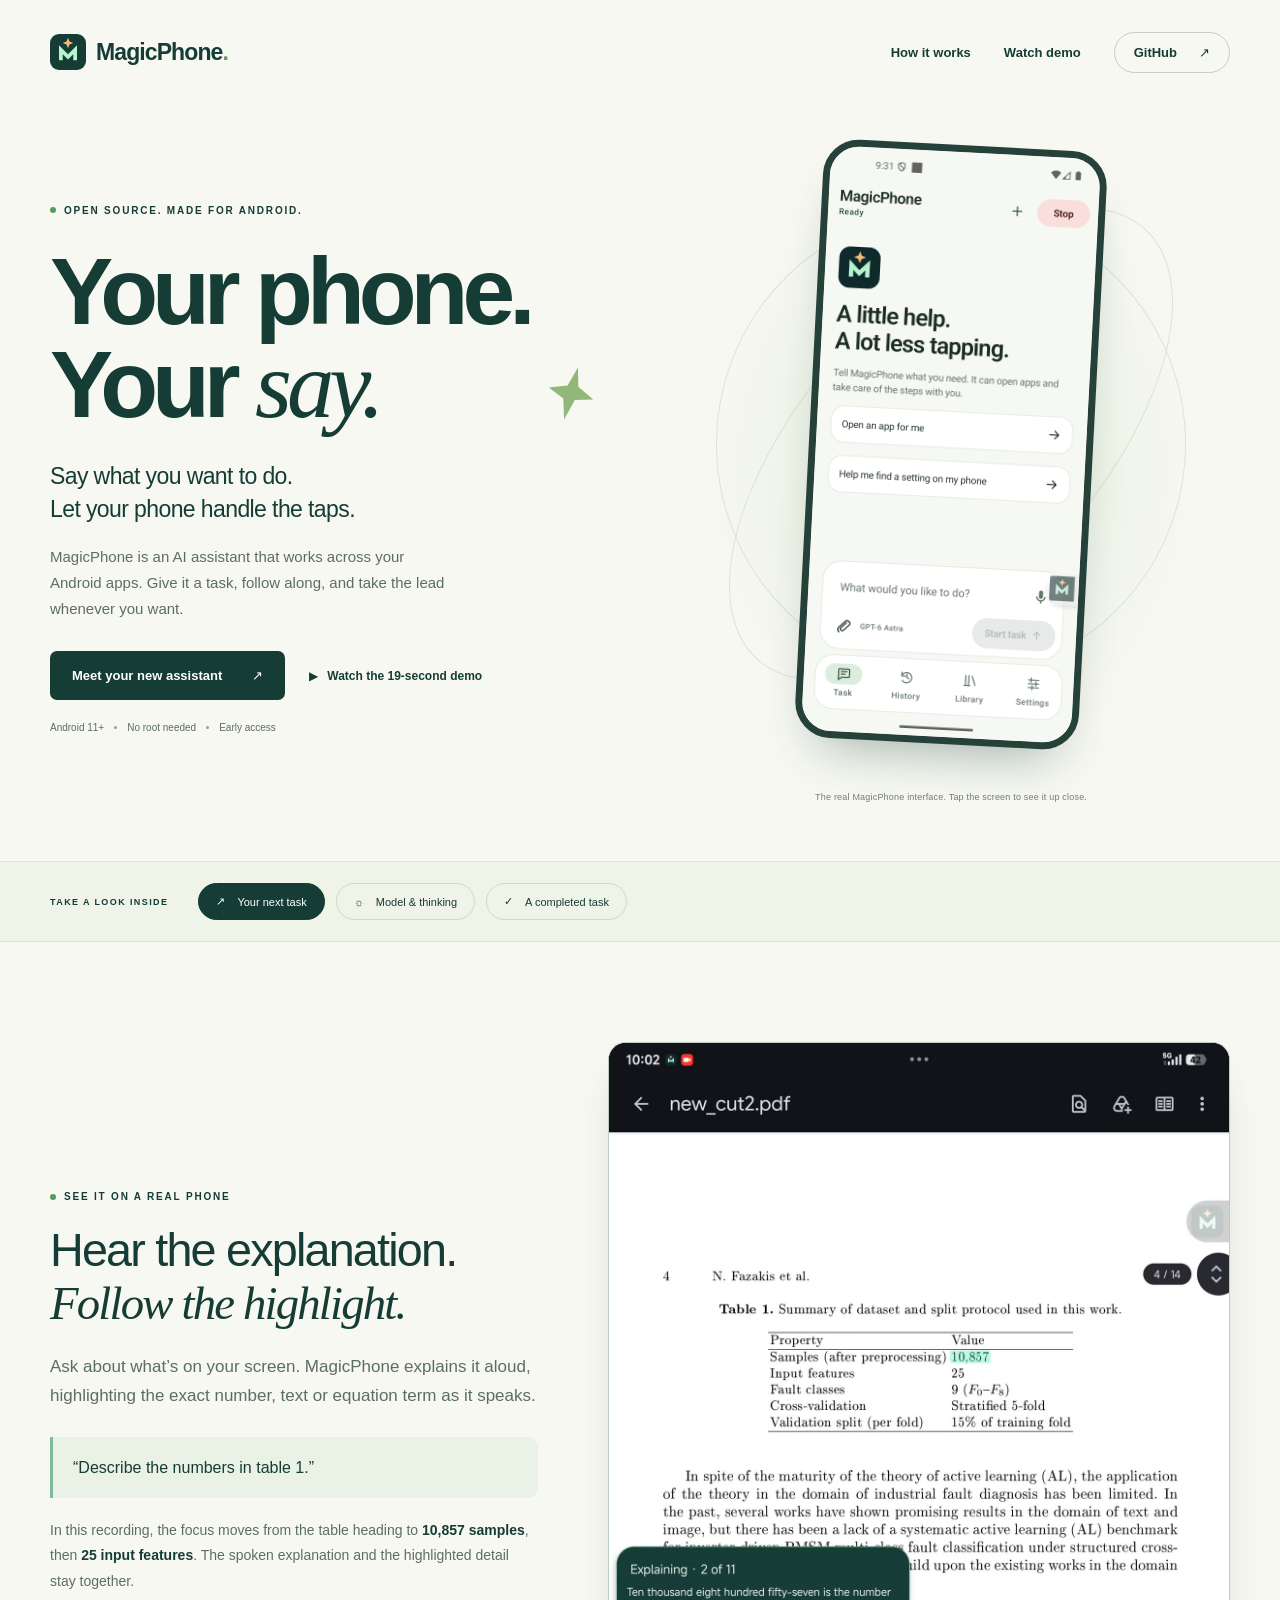
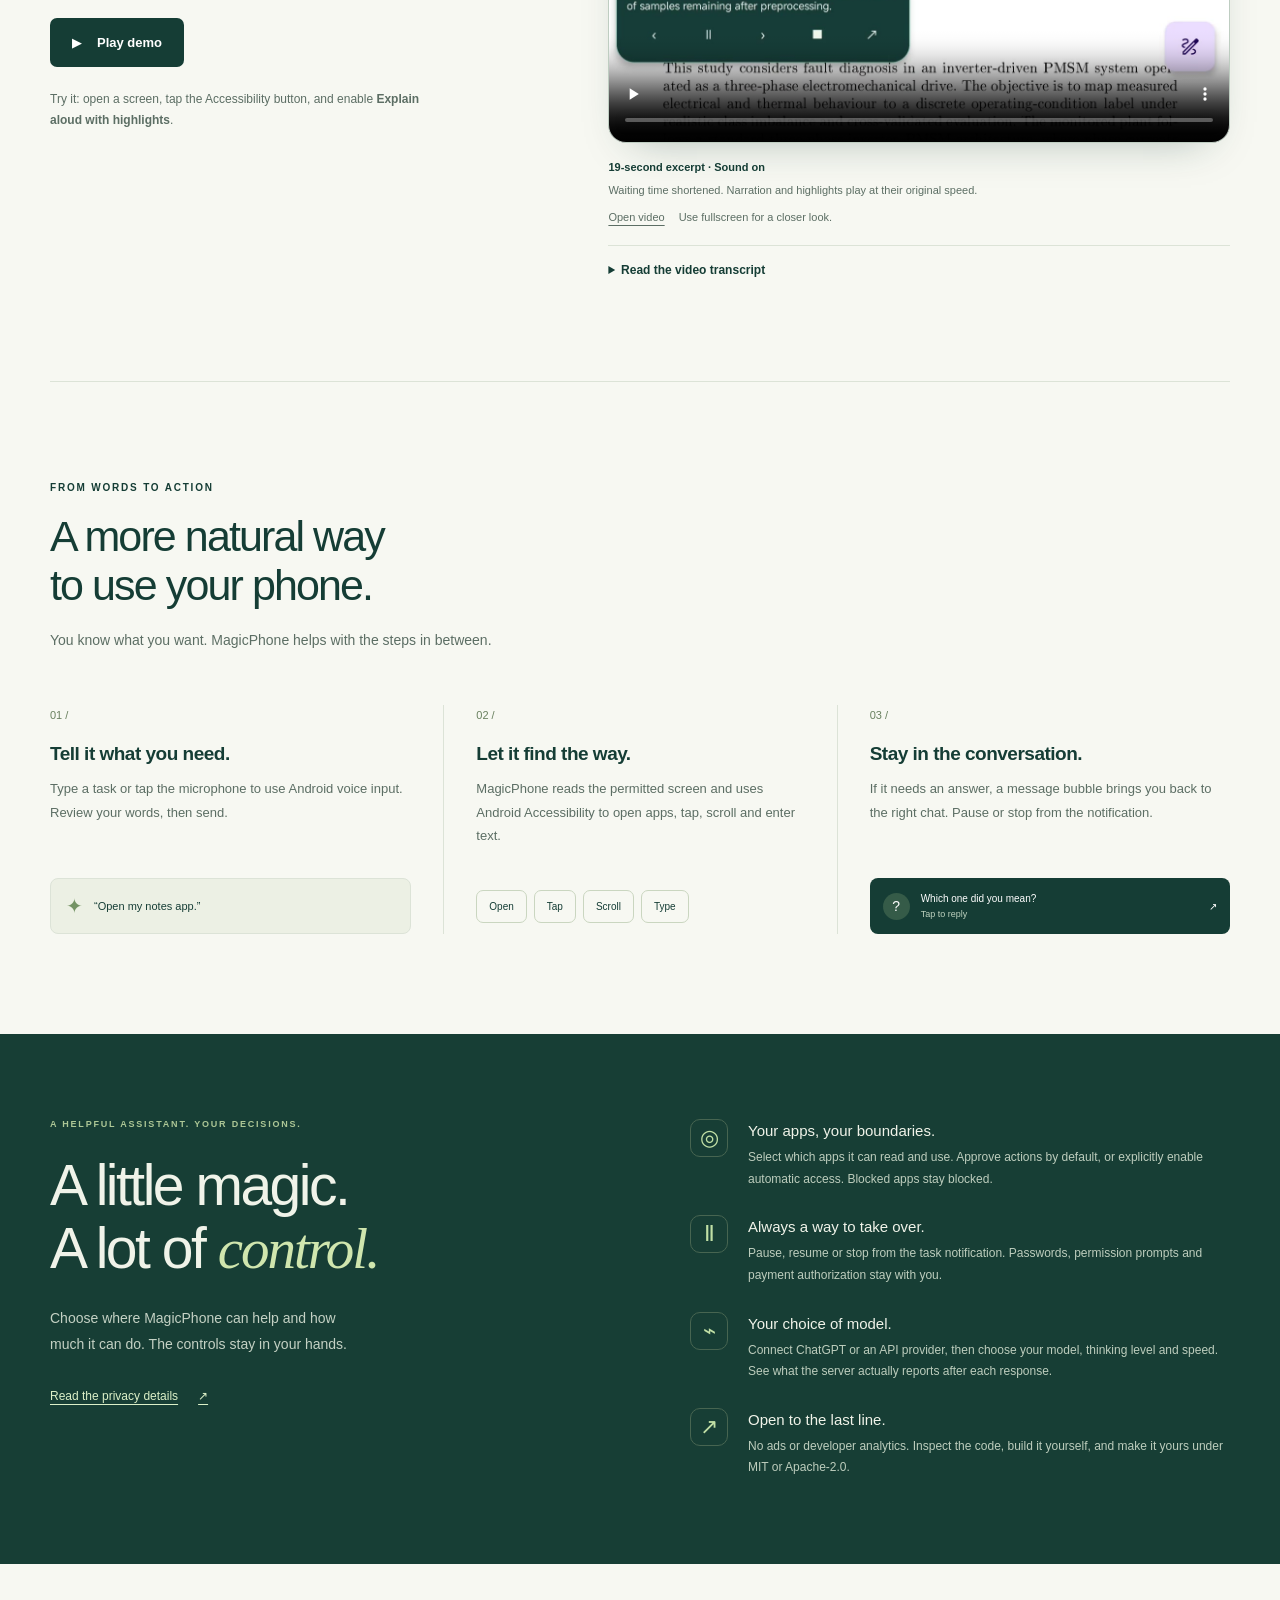
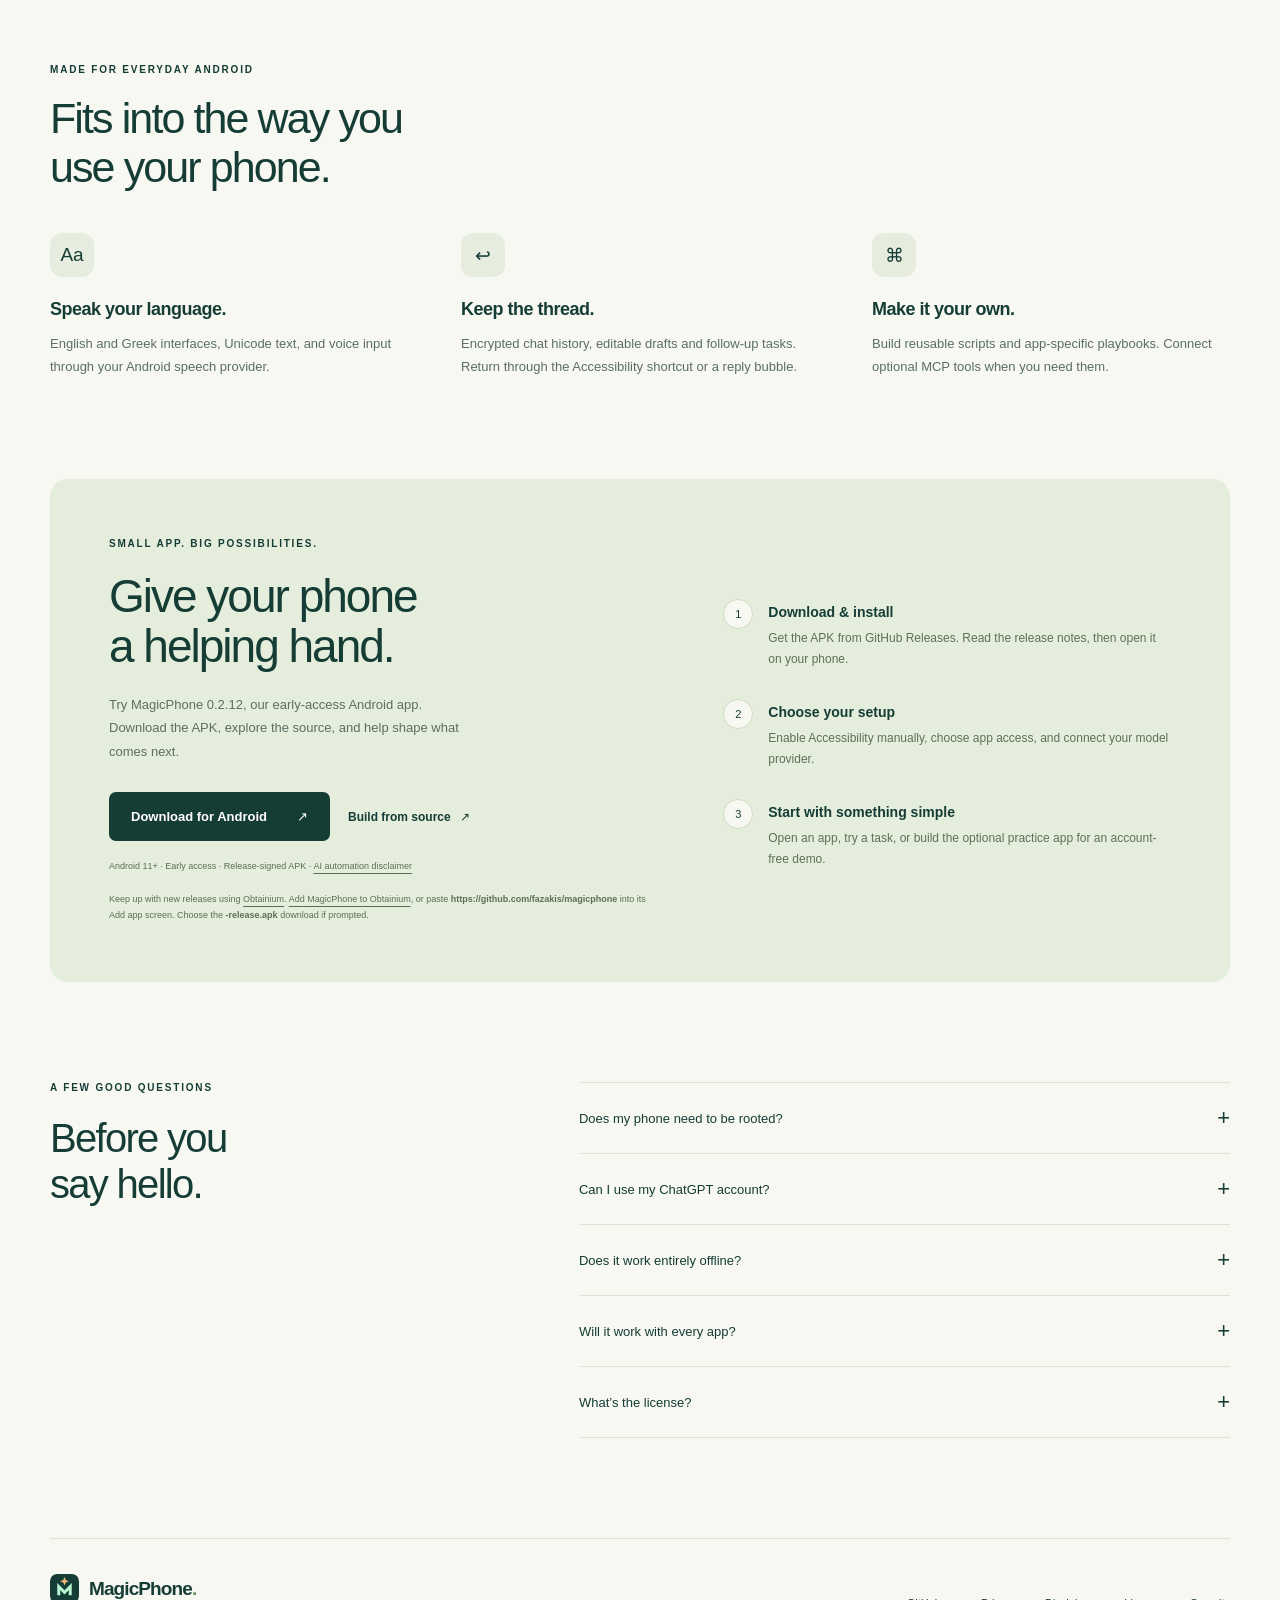
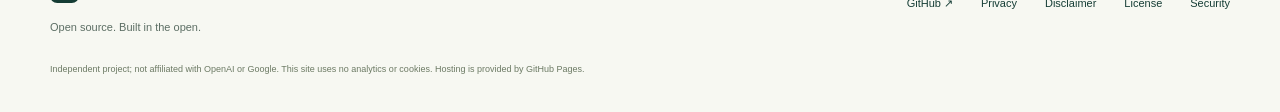
==== commit 396cef9a: "Show spoken highlights in a shortened real-device homepage demo" ====
--- a/site/index.html
+++ b/site/index.html
@@ -23,7 +23,7 @@
     <a class="brand" href="./" aria-label="MagicPhone home"><img src="assets/mark.svg" width="36" height="36" alt=""><span>MagicPhone<span class="brand-dot">.</span></span></a>
     <nav aria-label="Main navigation">
       <a href="#how-it-works">How it works</a>
-      <a href="#your-control">Your control</a>
+      <a href="#showcase">Watch demo</a>
       <a class="nav-source" href="https://github.com/fazakis/magicphone">GitHub <span aria-hidden="true">↗</span></a>
     </nav>
   </header>
@@ -34,7 +34,7 @@
         <h1 id="hero-title">Your phone.<br>Your <span class="serif">say.</span><svg class="title-spark" viewBox="0 0 60 70" aria-hidden="true"><path d="M30 0 37 24 60 35 37 42 30 70 22 44 0 35 23 26Z"/></svg></h1>
         <p class="hero-description">Say what you want to do.<br>Let your phone handle the taps.</p>
         <p class="hero-detail">MagicPhone is an AI assistant that works across your Android apps. Give it a task, follow along, and take the lead whenever you want.</p>
-        <div class="hero-actions"><a class="button primary" href="#get-started">Meet your new assistant <span aria-hidden="true">↗</span></a><a class="text-link" href="https://github.com/fazakis/magicphone">Explore the code <span aria-hidden="true">↗</span></a></div>
+        <div class="hero-actions"><a class="button primary" href="#get-started">Meet your new assistant <span aria-hidden="true">↗</span></a><a class="text-link" href="#showcase"><span aria-hidden="true">▶</span> Watch the 19-second demo</a></div>
         <div class="hero-footnote"><span>Android 11+</span><i aria-hidden="true"></i><span>No root needed</span><i aria-hidden="true"></i><span>Early access</span></div>
       </div>
       <div class="hero-visual">
@@ -47,6 +47,34 @@
     </section>
     <section class="example-strip" aria-label="Explore MagicPhone screenshots">
       <div class="wrap examples"><span class="example-label">TAKE A LOOK INSIDE</span><div class="example-options" role="group" aria-label="Choose an app screenshot"><button class="example-button" type="button" data-preview="home" aria-controls="app-preview" aria-pressed="true"><span aria-hidden="true">↗</span> Your next task</button><button class="example-button" type="button" data-preview="models" aria-controls="app-preview" aria-pressed="false"><span aria-hidden="true">☼</span> Model &amp; thinking</button><button class="example-button" type="button" data-preview="result" aria-controls="app-preview" aria-pressed="false"><span aria-hidden="true">✓</span> A completed task</button></div></div>
+    </section>
+    <section class="section wrap showcase" id="showcase" aria-labelledby="showcase-title">
+      <div class="showcase-copy">
+        <p class="eyebrow"><span class="status-dot" aria-hidden="true"></span> SEE IT ON A REAL PHONE</p>
+        <h2 id="showcase-title">Hear the explanation.<br><span class="serif">Follow the highlight.</span></h2>
+        <p class="showcase-description">Ask about what’s on your screen. MagicPhone explains it aloud, highlighting the exact number, text or equation term as it speaks.</p>
+        <blockquote class="showcase-prompt">“Describe the numbers in table 1.”</blockquote>
+        <p class="showcase-detail">In this recording, the focus moves from the table heading to <strong>10,857 samples</strong>, then <strong>25 input features</strong>. The spoken explanation and the highlighted detail stay together.</p>
+        <button class="button primary showcase-play" id="showcase-play" type="button" aria-controls="showcase-video" hidden><span aria-hidden="true">▶</span><span id="showcase-play-label">Play demo</span></button>
+        <p class="showcase-how">Try it: open a screen, tap the Accessibility button, and enable <strong>Explain aloud with highlights</strong>.</p>
+      </div>
+      <figure class="showcase-media">
+        <div class="showcase-video-frame">
+          <video id="showcase-video" controls playsinline preload="none" width="1280" height="1444" poster="assets/showcase-explain-poster.jpg" aria-label="MagicPhone explains a PDF table aloud while highlighting each number" aria-describedby="showcase-caption">
+            <source src="assets/showcase-explain.mp4" type="video/mp4">
+            <track kind="captions" src="assets/showcase-explain.en.vtt" srclang="en" label="English" default>
+            Your browser cannot play this video. <a href="assets/showcase-explain.mp4">Download the showcase</a> or read the transcript below.
+          </video>
+        </div>
+        <figcaption id="showcase-caption"><span>19-second excerpt · Sound on</span><span>Waiting time shortened. Narration and highlights play at their original speed.</span></figcaption>
+        <div class="showcase-links"><a href="assets/showcase-explain.mp4">Open video</a><span>Use fullscreen for a closer look.</span></div>
+        <details class="showcase-transcript"><summary>Read the video transcript</summary><div>
+          <p><strong>On screen:</strong> “Describe the numbers in table 1” is submitted with Explain aloud with highlights enabled. The waiting time is shortened.</p>
+          <p><strong>Table heading highlighted:</strong> “Table one summarizes the dataset and how it is divided for model training and evaluation.”</p>
+          <p><strong>10,857 highlighted:</strong> “Ten thousand eight hundred fifty-seven is the number of samples remaining after preprocessing.”</p>
+          <p><strong>25 highlighted:</strong> “Twenty-five is the number of input features: the variables describing each sample.”</p>
+        </div></details>
+      </figure>
     </section>
     <section class="section wrap" id="how-it-works" aria-labelledby="how-title">
       <div class="section-heading"><p class="eyebrow">FROM WORDS TO ACTION</p><h2 id="how-title">A more natural way<br>to use your phone.</h2><p>You know what you want. MagicPhone helps with the steps in between.</p></div>
--- a/site/styles.css
+++ b/site/styles.css
@@ -38,7 +38,7 @@
   -webkit-tap-highlight-color:transparent;
 }
 
-button:focus-visible,a:focus-visible,summary:focus-visible {
+button:focus-visible,a:focus-visible,summary:focus-visible,video:focus-visible {
   outline:3px solid #a35716;
   outline-offset:5px;
 }
@@ -1090,3 +1090,59 @@
   border-top:1px solid var(--line);
   padding-top:24px;
 }
+
+/* An authentic device recording, played only after a user gesture. */
+.showcase {
+  display:grid;
+  grid-template-columns:.88fr 1.12fr;
+  align-items:center;
+  gap:70px;
+  border-bottom:1px solid var(--line);
+}
+.showcase-copy h2 {
+  font-size:clamp(36px,3.65vw,48px);
+  line-height:1.13;
+  letter-spacing:-1.8px;
+  font-weight:500;
+  margin-top:22px;
+}
+.showcase-copy .serif { letter-spacing:-1.8px; }
+.showcase-description { margin-top:23px; font-size:17px; line-height:1.7; color:var(--muted); }
+.showcase-prompt {
+  margin:26px 0 20px;
+  padding:18px 20px;
+  border-left:3px solid #80b99b;
+  background:#eaf1e5;
+  border-radius:0 10px 10px 0;
+  font-size:16px;
+  line-height:1.6;
+}
+.showcase-detail { font-size:14px; line-height:1.8; color:var(--muted); }
+.showcase-detail strong { color:var(--ink); font-weight:600; }
+.showcase-play { margin-top:24px; border:0; gap:15px; }
+.showcase-play[hidden] { display:none; }
+.showcase-how { margin-top:22px; font-size:12px; line-height:1.8; color:var(--muted); max-width:380px; }
+.showcase-media { margin:0; min-width:0; width:min(100%,70svh); justify-self:center; }
+.showcase-video-frame {
+  overflow:hidden;
+  border:1px solid #becdc1;
+  border-radius:18px;
+  background:#101214;
+  box-shadow:0 18px 42px -24px #163c3560;
+}
+.showcase video { display:block; width:100%; height:auto; aspect-ratio:1280 / 1444; }
+.showcase video::cue { background:#102f29e8; color:#fff; }
+.showcase figcaption { display:grid; gap:5px; margin-top:15px; font-size:11px; line-height:1.65; color:var(--muted); }
+.showcase figcaption span:first-child { color:var(--ink); font-weight:650; }
+.showcase-links { display:flex; flex-wrap:wrap; gap:14px; margin-top:9px; font-size:11px; line-height:1.65; color:var(--muted); }
+.showcase-transcript { margin-top:19px; border-top:1px solid var(--line); padding-top:14px; font-size:12px; line-height:1.75; color:var(--muted); }
+.showcase-transcript summary { cursor:pointer; color:var(--ink); font-weight:600; }
+.showcase-transcript p { margin-top:13px; }
+@media(max-width:1000px) { .showcase { gap:35px; } }
+@media(max-width:800px) {
+  .showcase { grid-template-columns:1fr; gap:32px; }
+  .showcase-copy { max-width:620px; }
+  .showcase-copy h2 { font-size:40px; }
+  .showcase-media { width:100%; max-width:620px; margin-inline:auto; }
+}
+@media(max-width:380px) { .showcase-copy h2 { font-size:34px; } .showcase-description { font-size:15px; } }
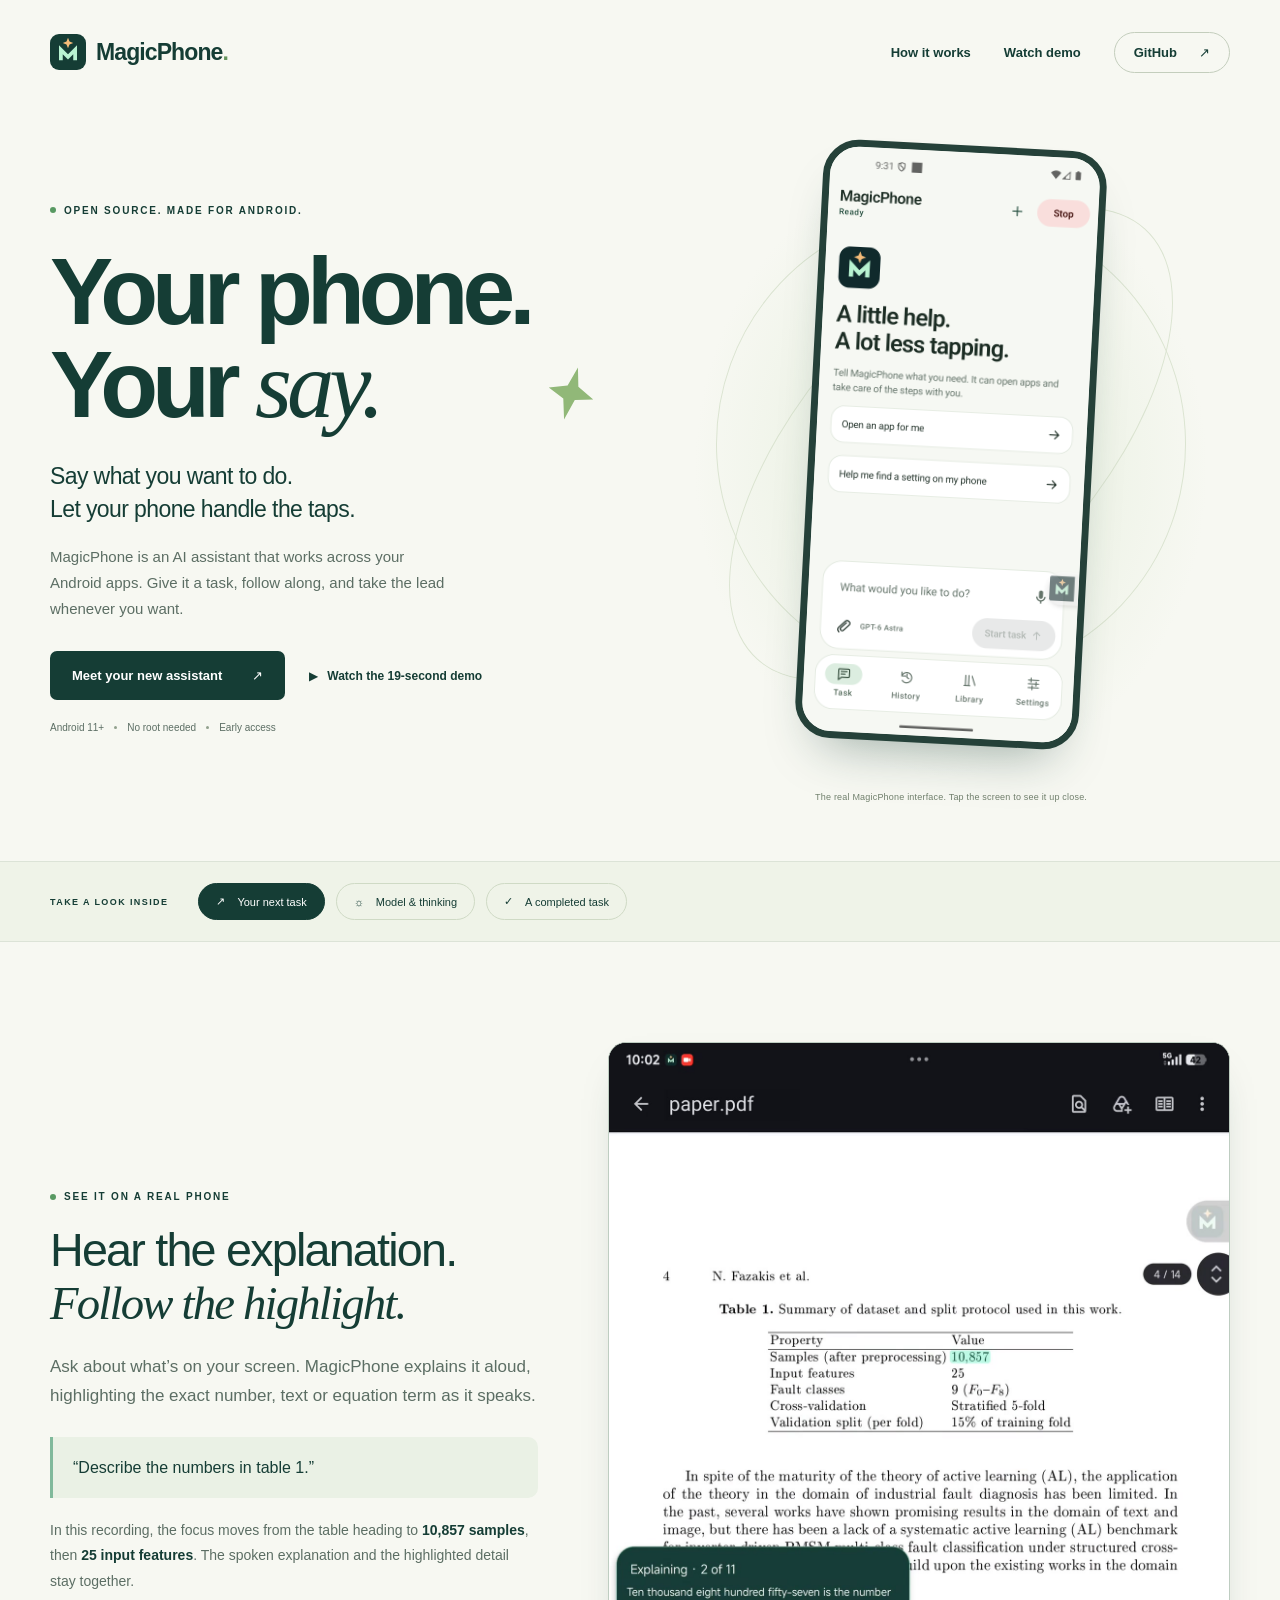
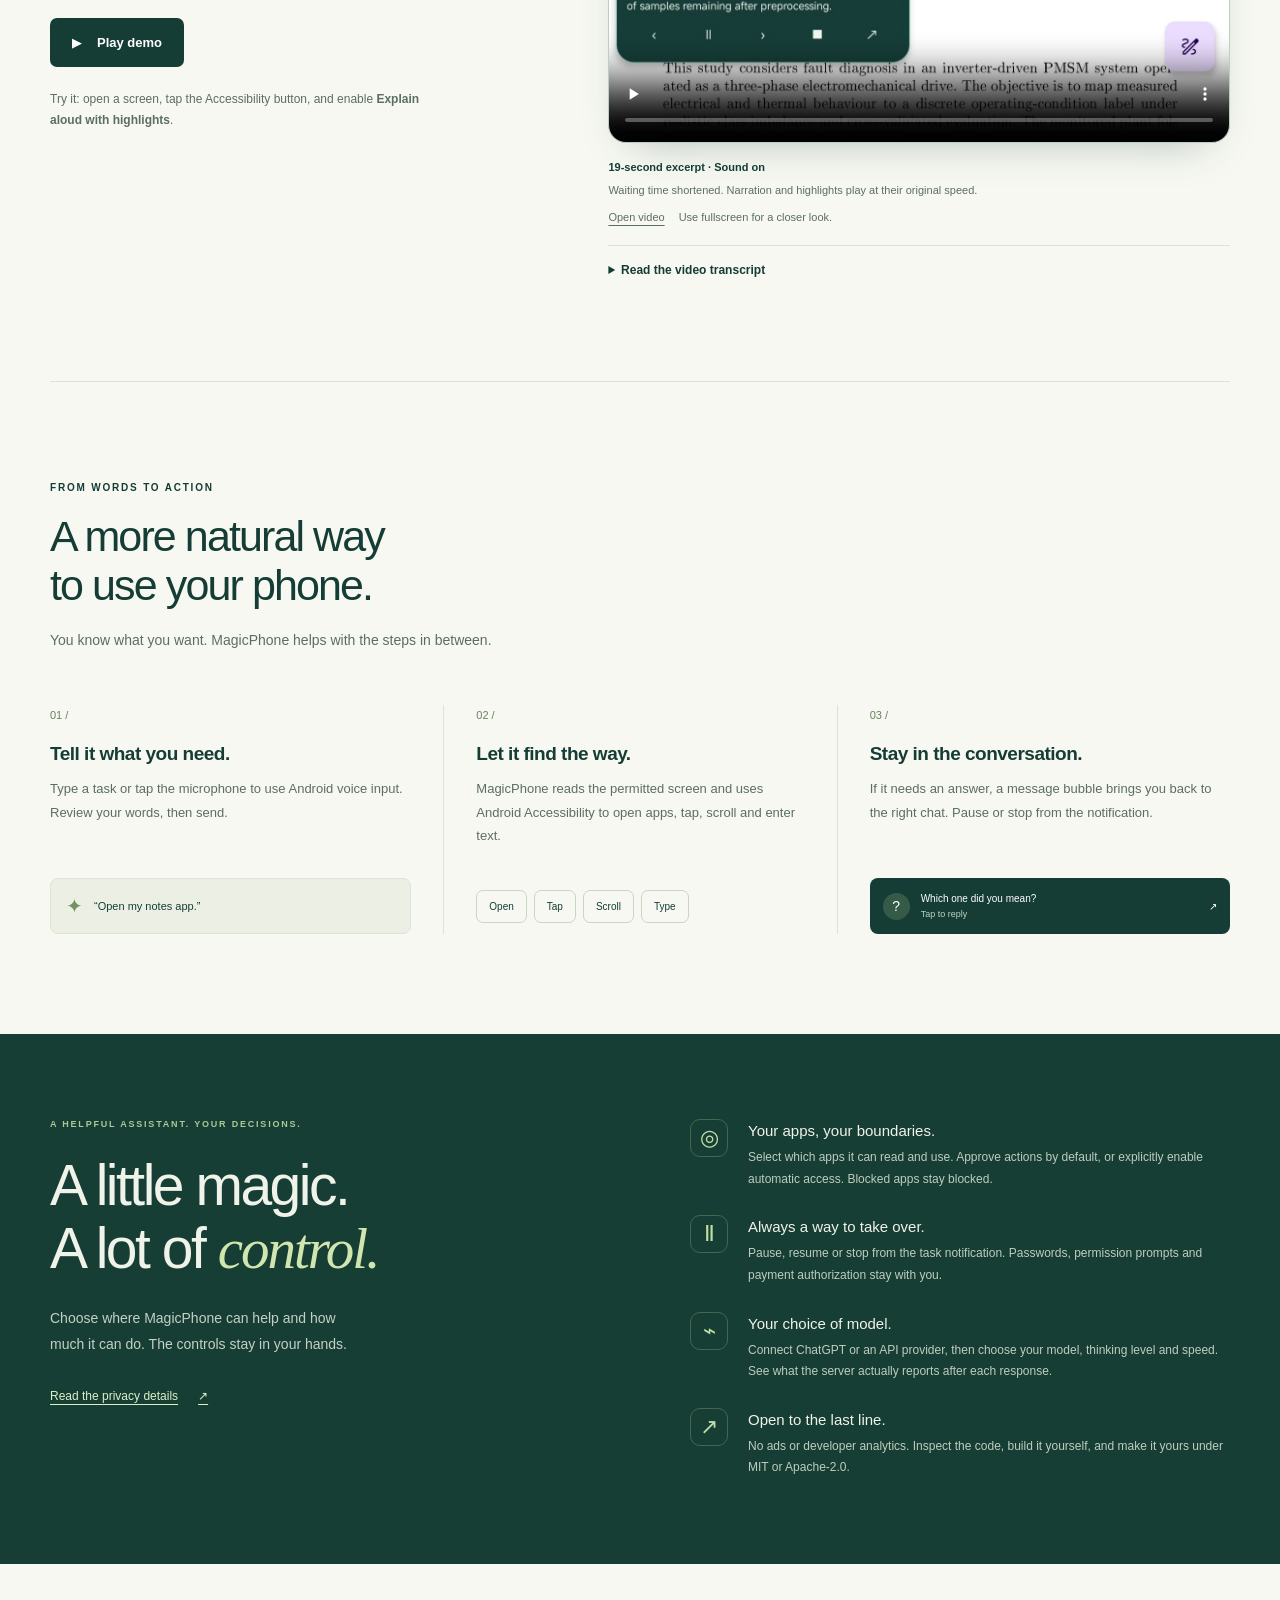
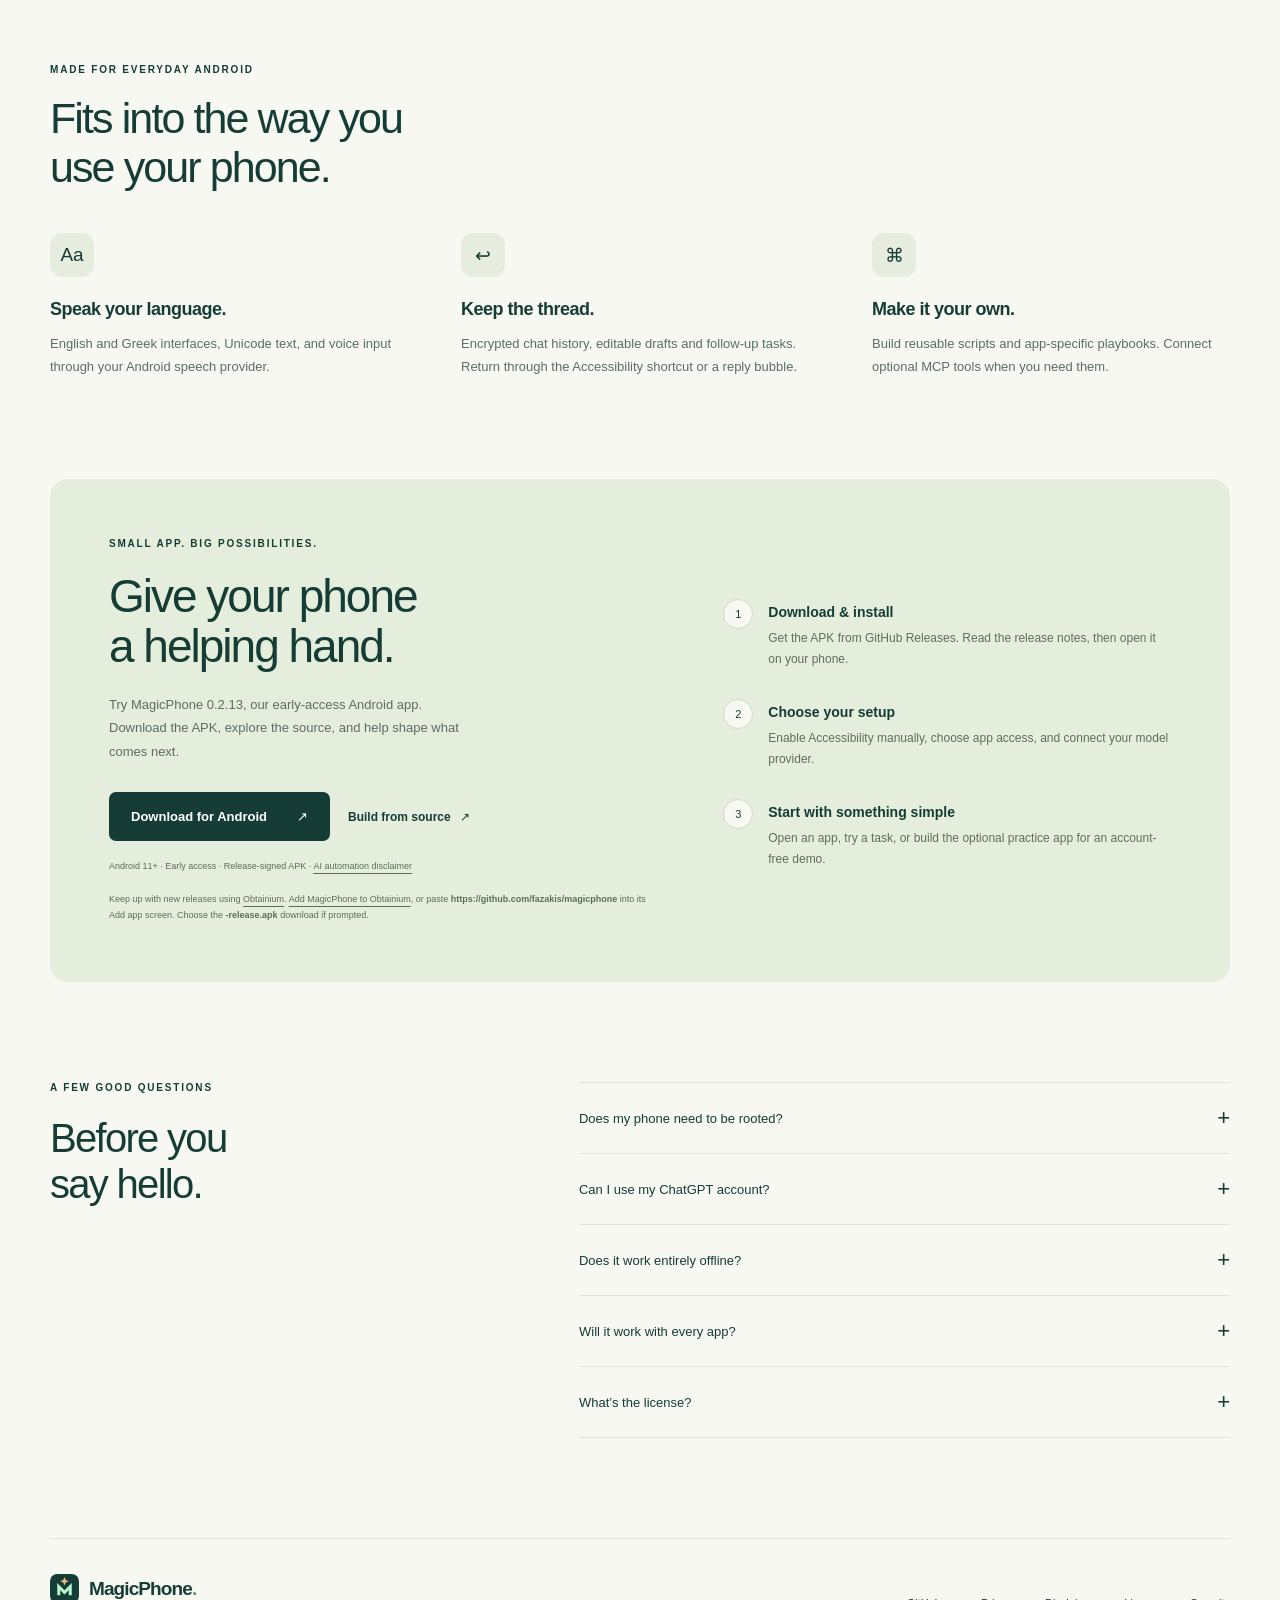
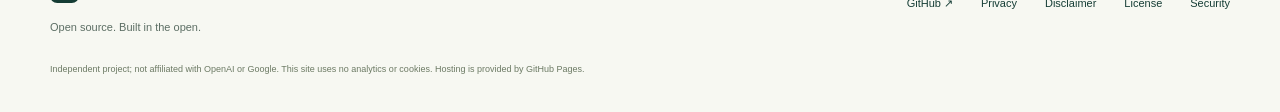
==== commit e5db9dd1: "Retain uploaded documents for later screen explanations" ====
--- a/site/index.html
+++ b/site/index.html
@@ -100,7 +100,7 @@
       <div class="details-grid"><article><span class="detail-glyph" aria-hidden="true">Aa</span><h3>Speak your language.</h3><p>English and Greek interfaces, Unicode text, and voice input through your Android speech provider.</p></article><article><span class="detail-glyph" aria-hidden="true">↩</span><h3>Keep the thread.</h3><p>Encrypted chat history, editable drafts and follow-up tasks. Return through the Accessibility shortcut or a reply bubble.</p></article><article><span class="detail-glyph" aria-hidden="true">⌘</span><h3>Make it your own.</h3><p>Build reusable scripts and app-specific playbooks. Connect optional MCP tools when you need them.</p></article></div>
     </section>
     <section class="get-started wrap" id="get-started" aria-labelledby="start-title">
-      <div><p class="eyebrow">SMALL APP. BIG POSSIBILITIES.</p><h2 id="start-title">Give your phone<br>a helping hand.</h2><p>Try MagicPhone 0.2.12, our early-access Android app. Download the APK, explore the source, and help shape what comes next.</p><div class="hero-actions"><a class="button primary" href="https://github.com/fazakis/magicphone/releases/tag/v0.2.12">Download for Android <span aria-hidden="true">↗</span></a><a class="text-link" href="https://github.com/fazakis/magicphone#build">Build from source <span aria-hidden="true">↗</span></a></div><p class="install-note">Android 11+ · Early access · Release-signed APK · <a href="disclaimer.html">AI automation disclaimer</a></p><p class="install-note">Keep up with new releases using <a href="https://obtainium.imranr.dev/">Obtainium</a>. <a href="obtainium://add/https://github.com/fazakis/magicphone">Add MagicPhone to Obtainium</a>, or paste <strong>https://github.com/fazakis/magicphone</strong> into its Add app screen. Choose the <strong>-release.apk</strong> download if prompted.</p></div>
+      <div><p class="eyebrow">SMALL APP. BIG POSSIBILITIES.</p><h2 id="start-title">Give your phone<br>a helping hand.</h2><p>Try MagicPhone 0.2.13, our early-access Android app. Download the APK, explore the source, and help shape what comes next.</p><div class="hero-actions"><a class="button primary" href="https://github.com/fazakis/magicphone/releases/tag/v0.2.13">Download for Android <span aria-hidden="true">↗</span></a><a class="text-link" href="https://github.com/fazakis/magicphone#build">Build from source <span aria-hidden="true">↗</span></a></div><p class="install-note">Android 11+ · Early access · Release-signed APK · <a href="disclaimer.html">AI automation disclaimer</a></p><p class="install-note">Keep up with new releases using <a href="https://obtainium.imranr.dev/">Obtainium</a>. <a href="obtainium://add/https://github.com/fazakis/magicphone">Add MagicPhone to Obtainium</a>, or paste <strong>https://github.com/fazakis/magicphone</strong> into its Add app screen. Choose the <strong>-release.apk</strong> download if prompted.</p></div>
       <ol class="setup-list"><li><span>1</span><div><h3>Download &amp; install</h3><p>Get the APK from GitHub Releases. Read the release notes, then open it on your phone.</p></div></li><li><span>2</span><div><h3>Choose your setup</h3><p>Enable Accessibility manually, choose app access, and connect your model provider.</p></div></li><li><span>3</span><div><h3>Start with something simple</h3><p>Open an app, try a task, or build the optional practice app for an account-free demo.</p></div></li></ol>
     </section>
     <section class="section wrap faq-section" aria-labelledby="faq-title">
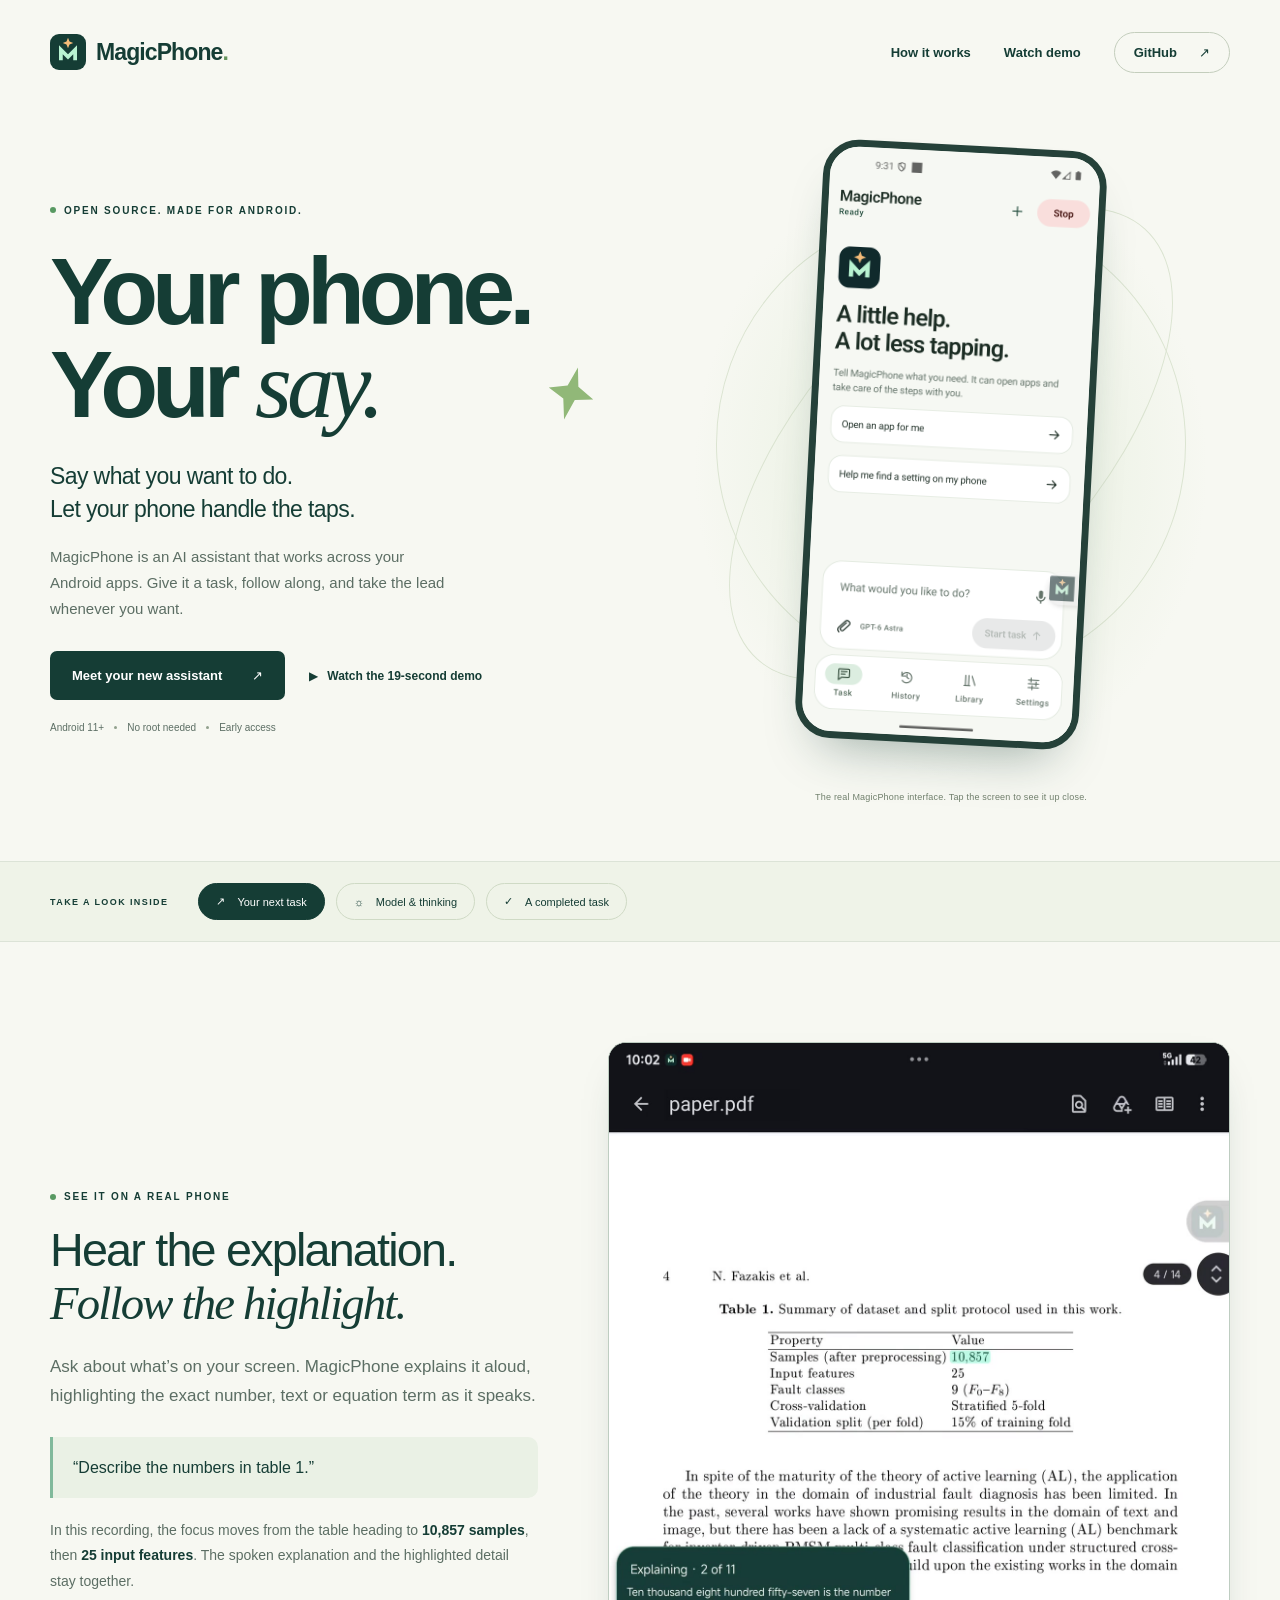
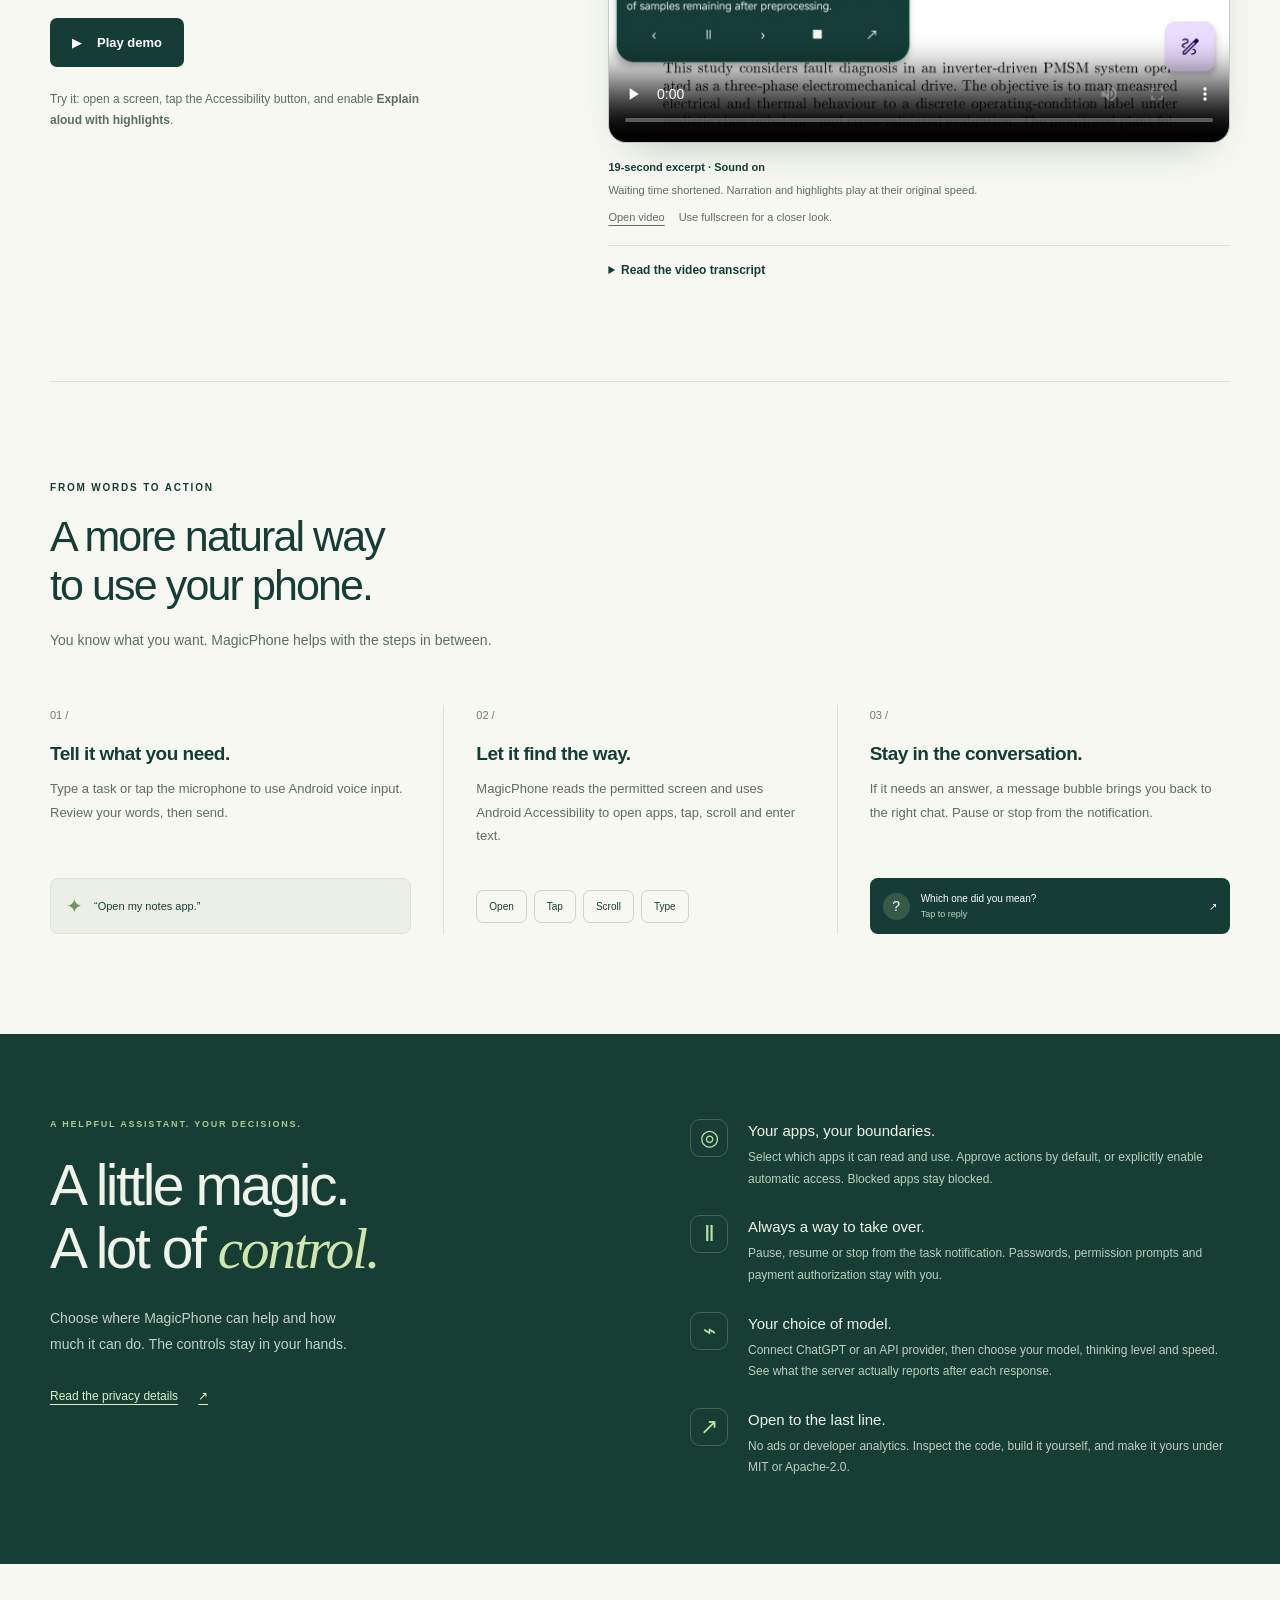
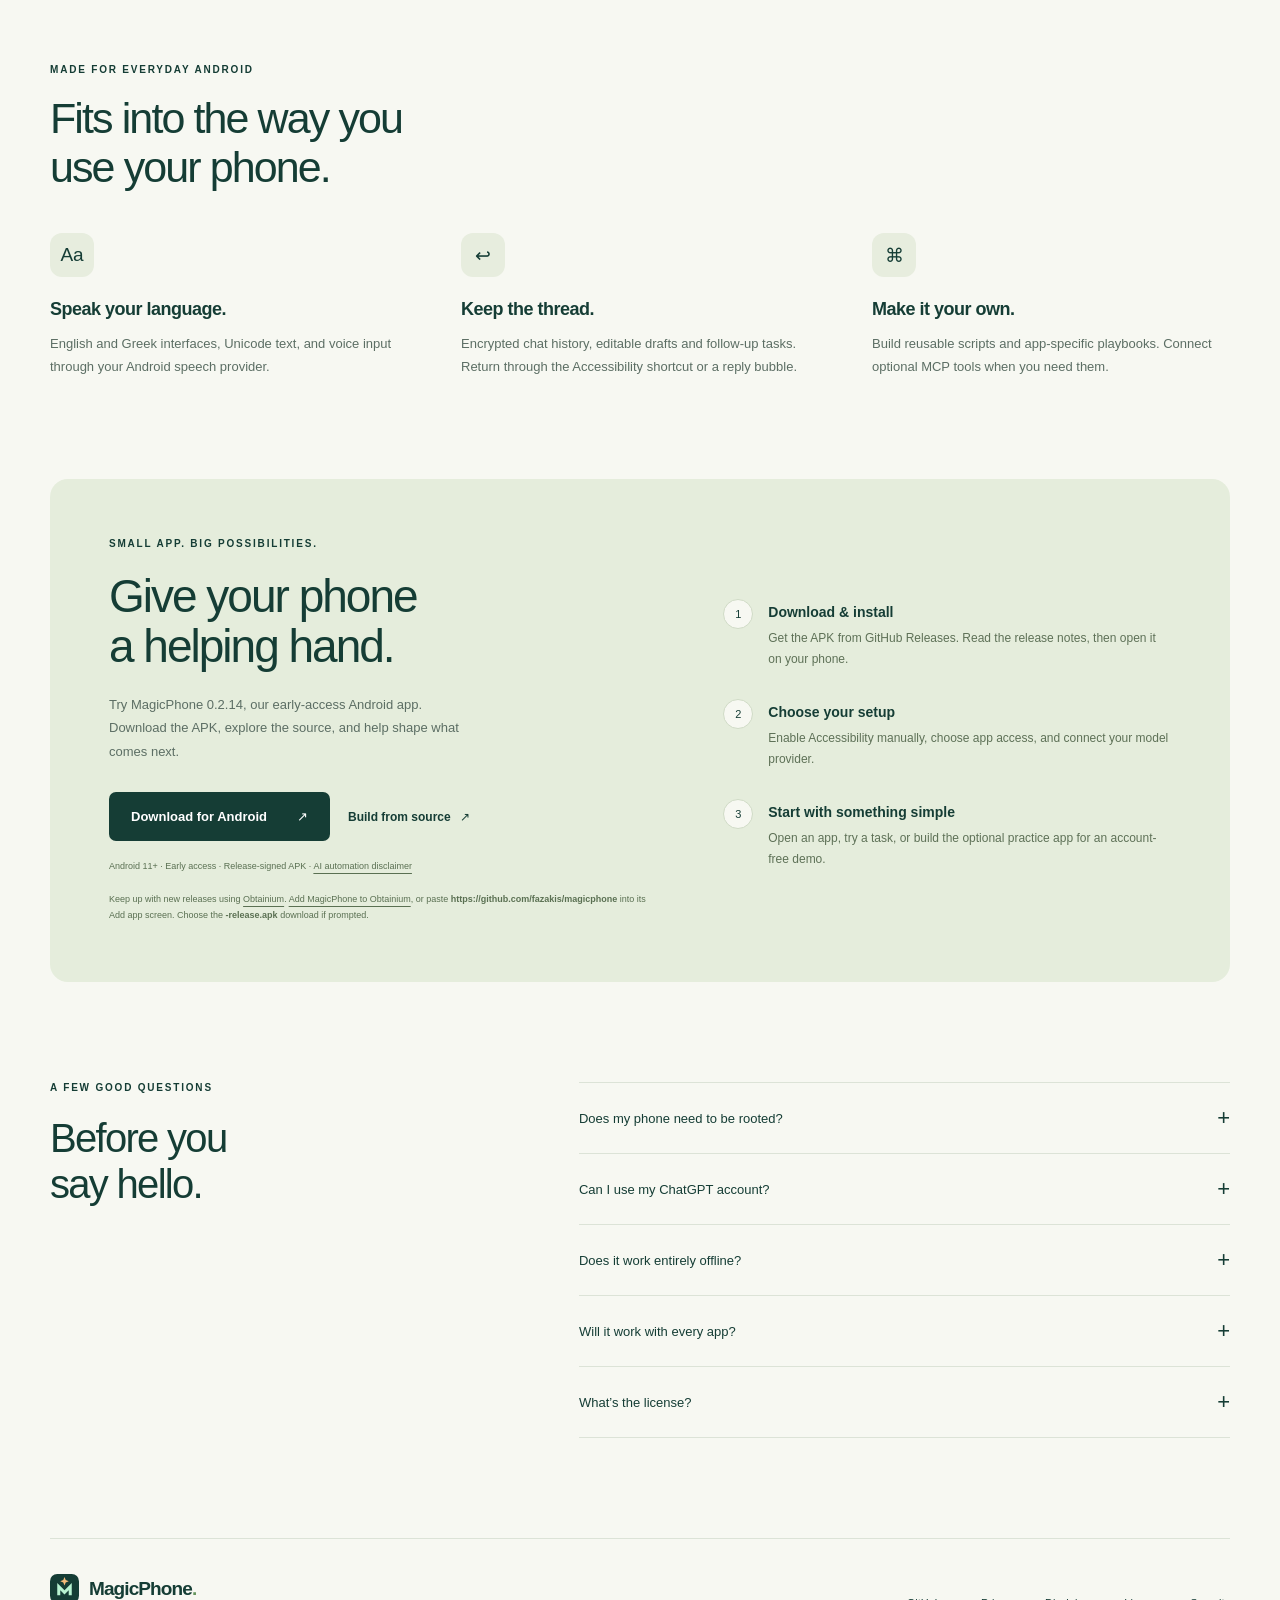
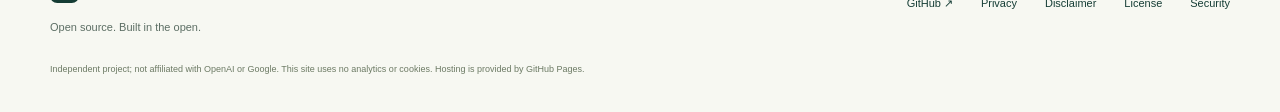
==== commit a3a02933: "Preserve spoken explanations across temporary popup interruptions" ====
--- a/site/index.html
+++ b/site/index.html
@@ -100,7 +100,7 @@
       <div class="details-grid"><article><span class="detail-glyph" aria-hidden="true">Aa</span><h3>Speak your language.</h3><p>English and Greek interfaces, Unicode text, and voice input through your Android speech provider.</p></article><article><span class="detail-glyph" aria-hidden="true">↩</span><h3>Keep the thread.</h3><p>Encrypted chat history, editable drafts and follow-up tasks. Return through the Accessibility shortcut or a reply bubble.</p></article><article><span class="detail-glyph" aria-hidden="true">⌘</span><h3>Make it your own.</h3><p>Build reusable scripts and app-specific playbooks. Connect optional MCP tools when you need them.</p></article></div>
     </section>
     <section class="get-started wrap" id="get-started" aria-labelledby="start-title">
-      <div><p class="eyebrow">SMALL APP. BIG POSSIBILITIES.</p><h2 id="start-title">Give your phone<br>a helping hand.</h2><p>Try MagicPhone 0.2.13, our early-access Android app. Download the APK, explore the source, and help shape what comes next.</p><div class="hero-actions"><a class="button primary" href="https://github.com/fazakis/magicphone/releases/tag/v0.2.13">Download for Android <span aria-hidden="true">↗</span></a><a class="text-link" href="https://github.com/fazakis/magicphone#build">Build from source <span aria-hidden="true">↗</span></a></div><p class="install-note">Android 11+ · Early access · Release-signed APK · <a href="disclaimer.html">AI automation disclaimer</a></p><p class="install-note">Keep up with new releases using <a href="https://obtainium.imranr.dev/">Obtainium</a>. <a href="obtainium://add/https://github.com/fazakis/magicphone">Add MagicPhone to Obtainium</a>, or paste <strong>https://github.com/fazakis/magicphone</strong> into its Add app screen. Choose the <strong>-release.apk</strong> download if prompted.</p></div>
+      <div><p class="eyebrow">SMALL APP. BIG POSSIBILITIES.</p><h2 id="start-title">Give your phone<br>a helping hand.</h2><p>Try MagicPhone 0.2.14, our early-access Android app. Download the APK, explore the source, and help shape what comes next.</p><div class="hero-actions"><a class="button primary" href="https://github.com/fazakis/magicphone/releases/tag/v0.2.14">Download for Android <span aria-hidden="true">↗</span></a><a class="text-link" href="https://github.com/fazakis/magicphone#build">Build from source <span aria-hidden="true">↗</span></a></div><p class="install-note">Android 11+ · Early access · Release-signed APK · <a href="disclaimer.html">AI automation disclaimer</a></p><p class="install-note">Keep up with new releases using <a href="https://obtainium.imranr.dev/">Obtainium</a>. <a href="obtainium://add/https://github.com/fazakis/magicphone">Add MagicPhone to Obtainium</a>, or paste <strong>https://github.com/fazakis/magicphone</strong> into its Add app screen. Choose the <strong>-release.apk</strong> download if prompted.</p></div>
       <ol class="setup-list"><li><span>1</span><div><h3>Download &amp; install</h3><p>Get the APK from GitHub Releases. Read the release notes, then open it on your phone.</p></div></li><li><span>2</span><div><h3>Choose your setup</h3><p>Enable Accessibility manually, choose app access, and connect your model provider.</p></div></li><li><span>3</span><div><h3>Start with something simple</h3><p>Open an app, try a task, or build the optional practice app for an account-free demo.</p></div></li></ol>
     </section>
     <section class="section wrap faq-section" aria-labelledby="faq-title">
